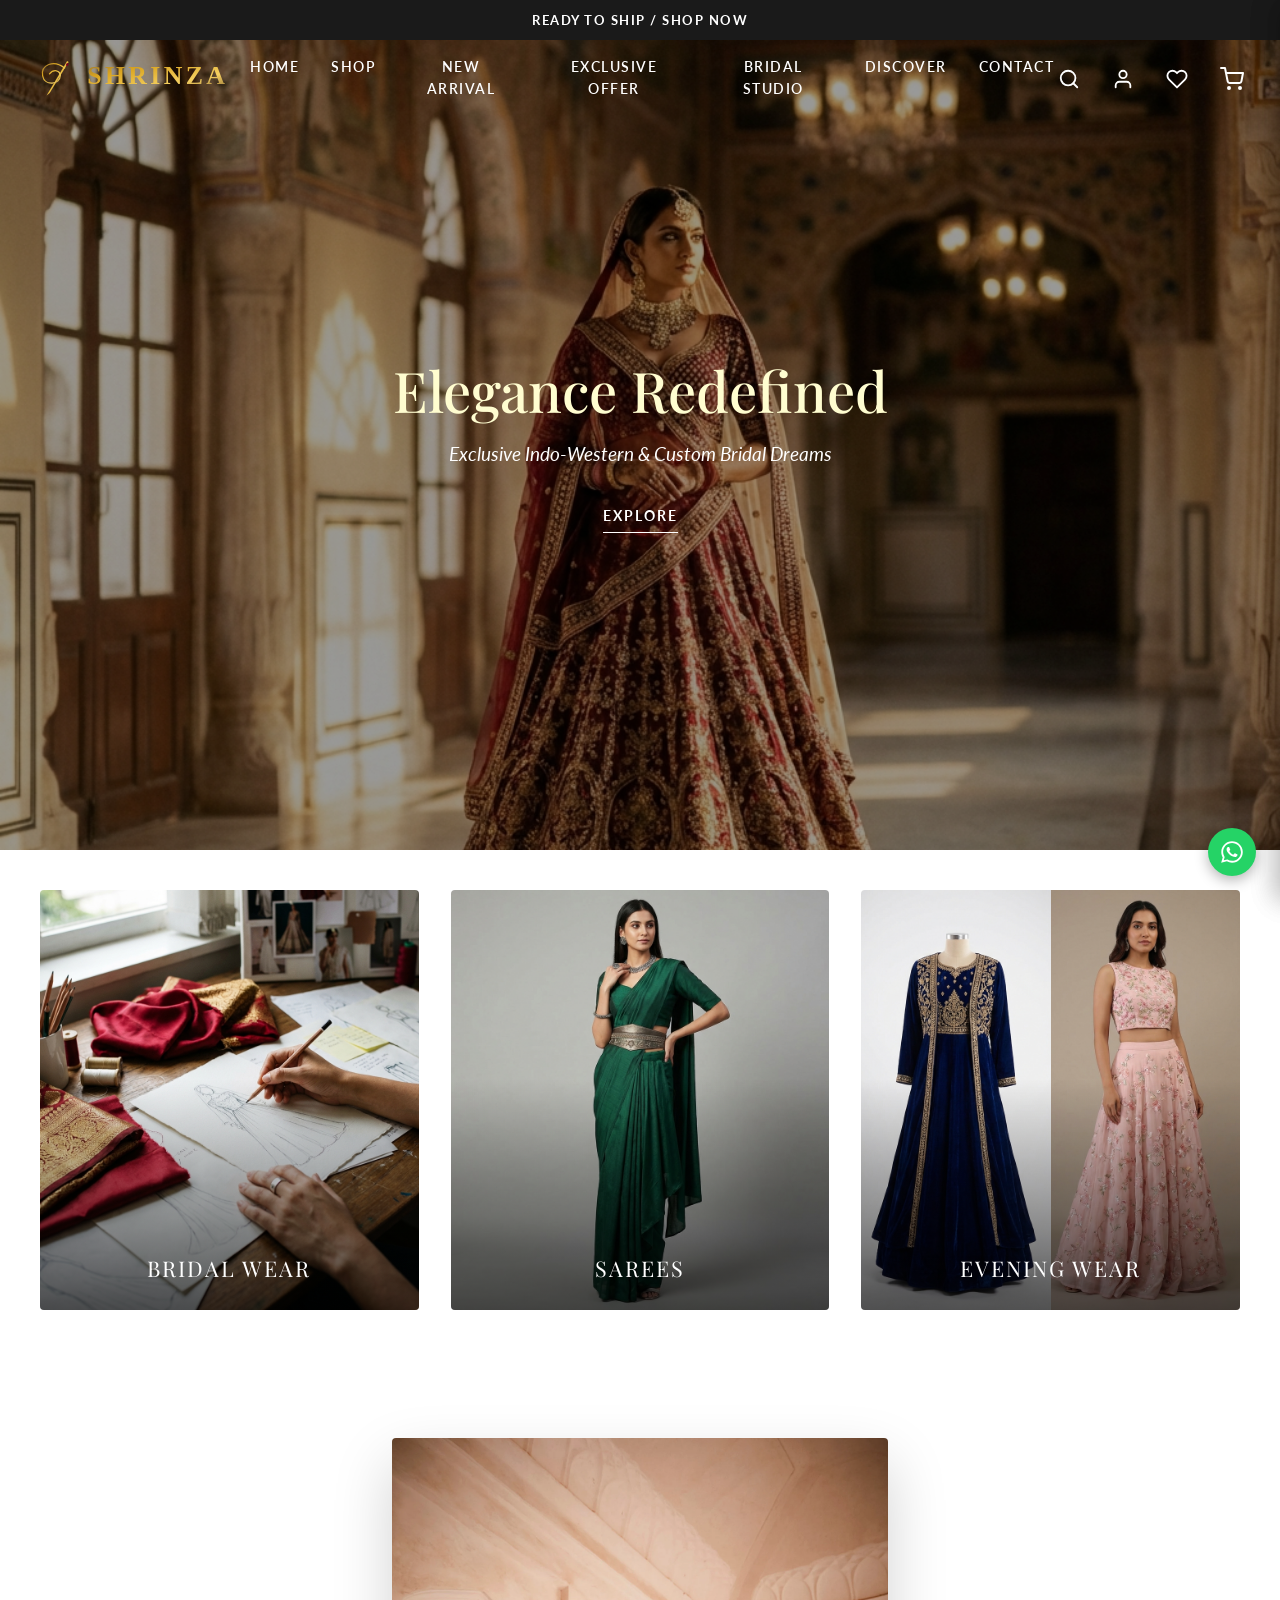
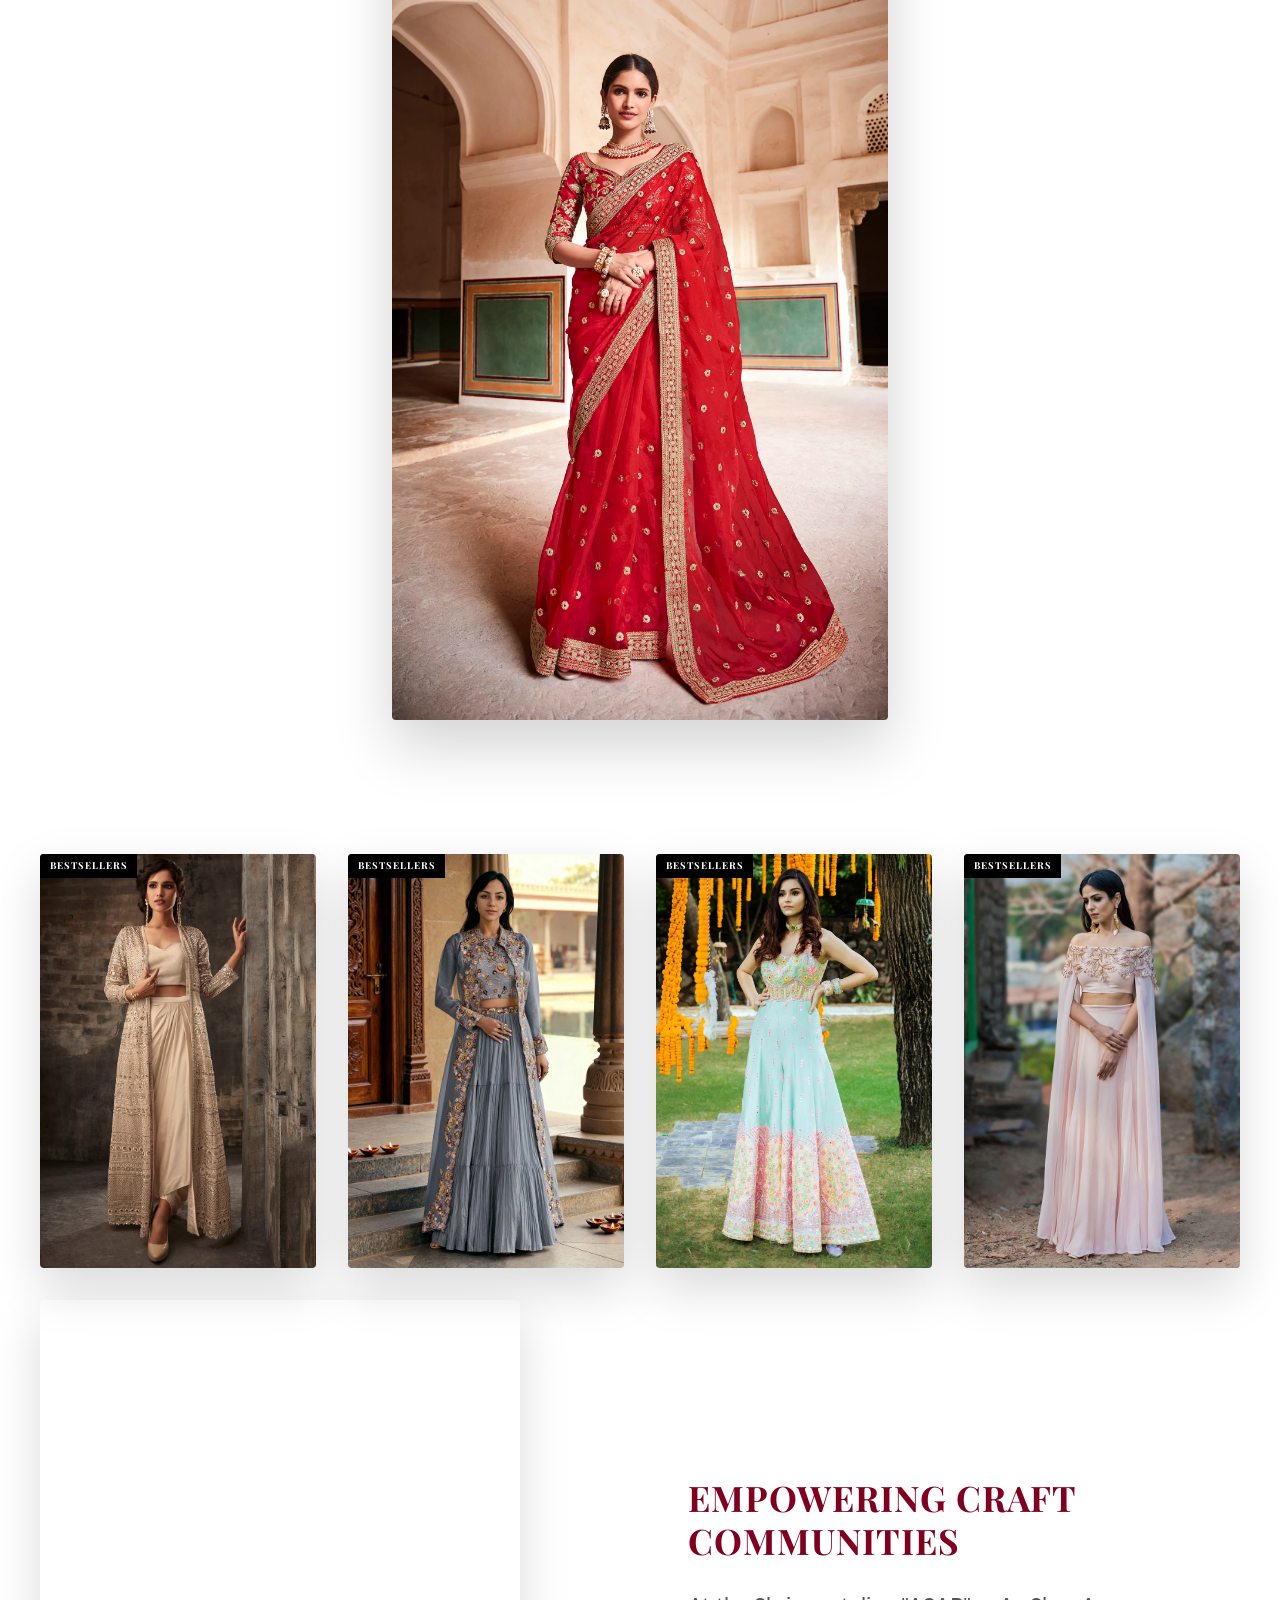
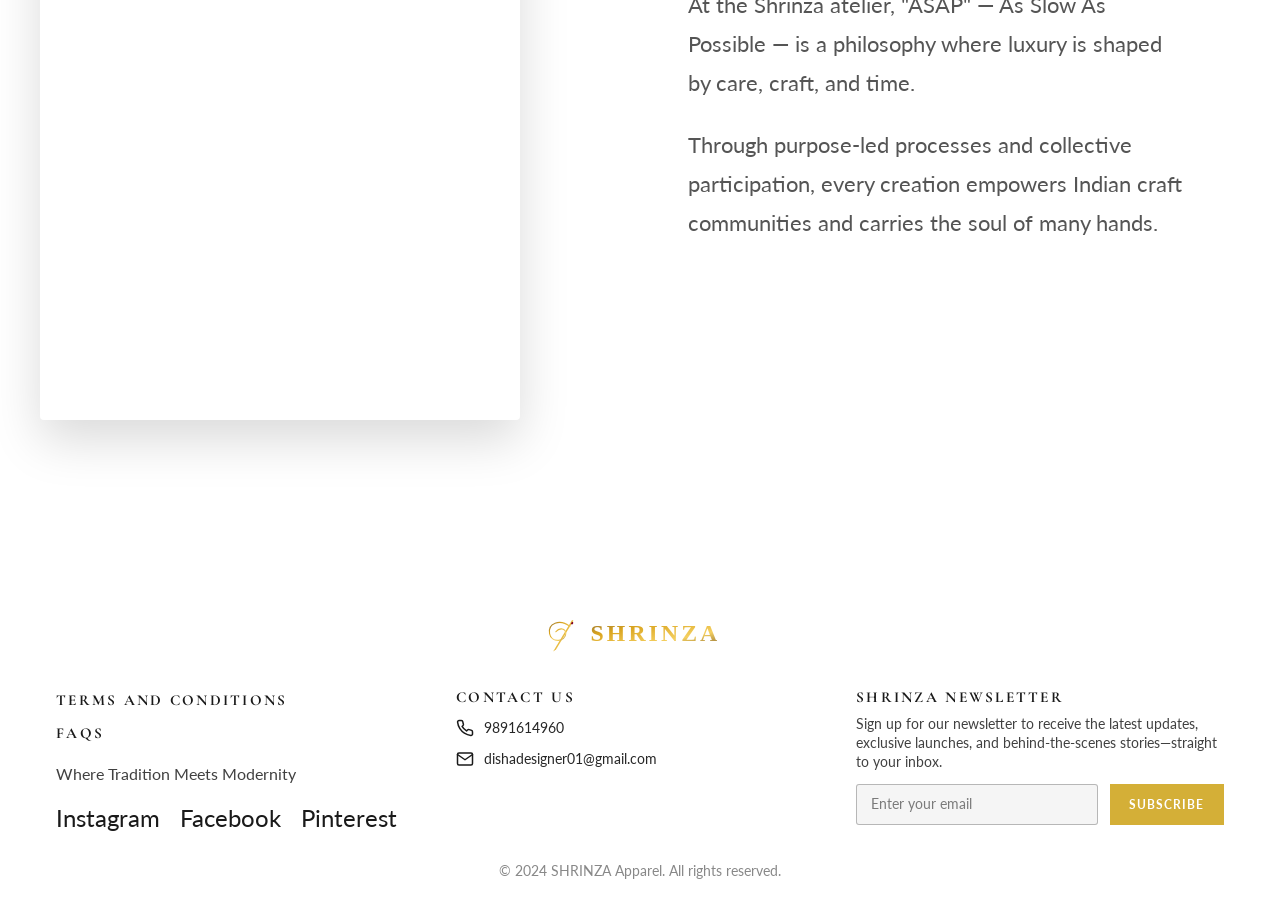
==== index.html @ d551473b "cahnge photos" ====
<!DOCTYPE html>
<html lang="en">

<head>
    <meta charset="UTF-8">
    <meta name="viewport" content="width=device-width, initial-scale=1.0">
    <title>SHRINZA | Premium Indo-Western & Bridal Apparel</title>
    <meta name="description"
        content="SHRINZA offers exclusive Indo-Western wear and custom bridal fashion. Discover elegance and tradition woven together.">
    <link rel="stylesheet" href="styles/style.css">
</head>

<body>
    <!-- Opening Flash Screen -->
    <div id="splash-screen" class="splash-screen" role="status" aria-label="Loading SHRINZA">
        <div class="splash-content">
            <div id="splash-logo-holder" class="splash-logo" aria-hidden="true">
                <svg class="splash-logo-svg" viewBox="43 0 522 150" role="img" aria-label="SHRINZA Logo">
                    <defs>
                        <linearGradient id="logoGoldSplash" x1="0%" y1="0%" x2="100%" y2="100%">
                            <stop offset="0%" stop-color="#8E6E34" />
                            <stop offset="30%" stop-color="#DAA520" />
                            <stop offset="70%" stop-color="#F5D061" />
                            <stop offset="100%" stop-color="#8E6E34" />
                        </linearGradient>
                    </defs>
                    <g class="splash-logo-needle-group">
                        <g transform="translate(28 15) scale(2.35)">
                            <path d="M42 7 L21 42 L24.2 39.7 L43.5 7.8 Z" fill="url(#logoGoldSplash)" />
                            <ellipse cx="42.1" cy="10.5" rx="1.1" ry="1.5" fill="#800020"
                                transform="rotate(31 42.1 10.5)" />
                            <path d="M39.5 14 C28 5,15 11,17 22 C19 33,35 31,35 22 C35 16,28 15,24 20" fill="none"
                                stroke="url(#logoGoldSplash)" stroke-width="1.25" stroke-linecap="round" />
                        </g>
                    </g>
                    <g class="splash-logo-text-group">
                        <text x="175" y="86" fill="url(#logoGoldSplash)" font-family="Georgia, 'Times New Roman', serif"
                            font-size="62" font-weight="600" letter-spacing="8">SHRINZA</text>
                        <path d="M182 105 L545 105" stroke="url(#logoGoldSplash)" stroke-width="1.3"
                            stroke-linecap="round" opacity="0.75" />
                    </g>
                </svg>
            </div>
            <span class="splash-line"></span>
        </div>
    </div>

    <!-- Announcement Bar -->
    <div class="announcement-bar">Ready to Ship / Shop Now</div>

    <!-- Hero Section -->
    <header id="hero" class="hero" style="background-image: url('assets/hero-bg.png');">
        <!-- Navbar (overlaid transparent on the hero image) -->
        <nav class="navbar">
            <div class="navbar-top">
            <div class="logo-wrapper">
                <div id="navbar-logo-svg-holder">
                    <svg class="logo-symbol" viewBox="43 0 522 150" aria-label="SHRINZA Logo">
                        <defs>
                            <linearGradient id="logoGoldNav" x1="0%" y1="0%" x2="100%" y2="100%">
                                <stop offset="0%" stop-color="#8E6E34" />
                                <stop offset="30%" stop-color="#DAA520" />
                                <stop offset="70%" stop-color="#F5D061" />
                                <stop offset="100%" stop-color="#8E6E34" />
                            </linearGradient>
                        </defs>
                        <g transform="translate(28 15) scale(2.35)">
                            <path d="M42 7 L21 42 L24.2 39.7 L43.5 7.8 Z" fill="url(#logoGoldNav)" />
                            <ellipse cx="42.1" cy="10.5" rx="1.1" ry="1.5" fill="#800020"
                                transform="rotate(31 42.1 10.5)" />
                            <path d="M39.5 14 C28 5,15 11,17 22 C19 33,35 31,35 22 C35 16,28 15,24 20" fill="none"
                                stroke="url(#logoGoldNav)" stroke-width="1.25" stroke-linecap="round" />
                        </g>
                        <text x="175" y="86" fill="url(#logoGoldNav)" font-family="Georgia, 'Times New Roman', serif"
                            font-size="62" font-weight="600" letter-spacing="8">SHRINZA</text>
                        <path d="M182 105 L545 105" stroke="url(#logoGoldNav)" stroke-width="1.3" stroke-linecap="round"
                            opacity="0.75" />
                    </svg>
                </div>
            </div>
            <div class="nav-links">
                <a href="#hero">Home</a>
                <a href="#featured">SHOP</a>
                <a href="#featured">New Arrival</a>
                <a href="#featured">Exclusive Offer</a>
                <a href="bridal-studio.html">Bridal Studio</a>
                <a href="discover.html">Discover</a>
                <a href="#footer">Contact</a>
            </div>
            <div class="nav-actions" style="display: flex; align-items: center; gap: 1.5rem;">
                <button id="search-toggle-btn" class="nav-icon-btn" aria-label="Search">
                    <svg viewBox="0 0 24 24" width="22" height="22" fill="none" stroke="currentColor" stroke-width="2"
                        stroke-linecap="round" stroke-linejoin="round">
                        <circle cx="11" cy="11" r="8"></circle>
                        <line x1="21" y1="21" x2="16.65" y2="16.65"></line>
                    </svg>
                </button>
                <div class="account-menu">
                    <button id="account-toggle-btn" class="nav-icon-btn" aria-label="Account">
                        <svg viewBox="0 0 24 24" width="22" height="22" fill="none" stroke="currentColor" stroke-width="2"
                            stroke-linecap="round" stroke-linejoin="round">
                            <path d="M20 21v-2a4 4 0 0 0-4-4H8a4 4 0 0 0-4 4v2"></path>
                            <circle cx="12" cy="7" r="4"></circle>
                        </svg>
                    </button>
                    <div id="account-panel" class="account-panel">
                        <div id="account-panel-guest" class="account-panel-content">
                            <p>Sign in to track your orders.</p>
                            <button id="account-open-auth-btn" class="btn btn-primary btn-block">Login / Sign Up</button>
                        </div>
                        <div id="account-panel-user" class="account-panel-content hidden">
                            <p class="account-panel-name" id="account-customer-name">—</p>
                            <p class="account-panel-id">Customer ID<br><strong id="account-customer-id">—</strong></p>
                            <p class="account-panel-mobile" id="account-customer-mobile">—</p>
                            <a href="orders.html" class="btn btn-primary btn-block account-panel-orders-link">My
                                Orders</a>
                            <button id="account-logout-btn" class="btn btn-outline btn-block">Logout</button>
                        </div>
                    </div>
                </div>
                <button id="favorites-toggle-btn" class="nav-icon-btn" aria-label="Open Favorites">
                    <svg viewBox="0 0 24 24" width="22" height="22" fill="none" stroke="currentColor" stroke-width="2"
                        stroke-linecap="round" stroke-linejoin="round">
                        <path
                            d="M20.84 4.61a5.5 5.5 0 0 0-7.78 0L12 5.67l-1.06-1.06a5.5 5.5 0 0 0-7.78 7.78l1.06 1.06L12 21.23l7.78-7.78 1.06-1.06a5.5 5.5 0 0 0 0-7.78z">
                        </path>
                    </svg>
                    <span id="favorites-badge" class="cart-badge">0</span>
                </button>
                <button id="cart-toggle-btn" class="nav-icon-btn" aria-label="Open Cart">
                    <svg viewBox="0 0 24 24" width="24" height="24" fill="none" stroke="currentColor" stroke-width="2"
                        stroke-linecap="round" stroke-linejoin="round">
                        <circle cx="9" cy="21" r="1"></circle>
                        <circle cx="20" cy="21" r="1"></circle>
                        <path d="M1 1h4l2.68 13.39a2 2 0 0 0 2 1.61h9.72a2 2 0 0 0 2-1.61L23 6H6"></path>
                    </svg>
                    <span id="cart-badge" class="cart-badge">0</span>
                </button>
            </div>
            </div>
        </nav>
        <div class="hero-overlay"></div>
        <a href="https://wa.me/919891614960" class="hero-whatsapp-link" target="_blank" rel="noopener"
            aria-label="Chat with us on WhatsApp">
            <svg viewBox="0 0 24 24" width="26" height="26" fill="currentColor">
                <path
                    d="M12.04 2C6.58 2 2.13 6.45 2.13 11.91c0 1.75.46 3.48 1.32 4.99L2 22l5.25-1.38a9.9 9.9 0 0 0 4.79 1.22h.01c5.46 0 9.91-4.45 9.91-9.91C21.96 6.45 17.5 2 12.04 2zm0 18.15h-.01a8.2 8.2 0 0 1-4.19-1.15l-.3-.18-3.12.82.83-3.04-.19-.31a8.2 8.2 0 0 1-1.26-4.38c0-4.54 3.7-8.24 8.25-8.24 2.2 0 4.27.86 5.83 2.42a8.18 8.18 0 0 1 2.41 5.83c0 4.55-3.7 8.24-8.25 8.24zm4.52-6.16c-.25-.12-1.47-.72-1.7-.81-.23-.08-.39-.12-.56.12-.17.25-.64.81-.78.97-.15.17-.29.19-.54.06-.25-.12-1.04-.38-1.99-1.22-.74-.66-1.23-1.46-1.38-1.71-.15-.25-.02-.38.11-.51.11-.11.25-.29.37-.43.12-.15.16-.25.25-.42.08-.17.04-.31-.02-.43-.06-.12-.56-1.34-.76-1.84-.2-.48-.4-.42-.56-.42h-.48c-.17 0-.43.06-.66.31-.23.25-.86.84-.86 2.05 0 1.21.88 2.38 1 2.55.12.17 1.74 2.65 4.21 3.72.59.25 1.05.4 1.41.51.59.19 1.13.16 1.56.1.48-.07 1.47-.6 1.68-1.18.21-.58.21-1.08.15-1.18-.06-.1-.23-.16-.48-.28z">
                </path>
            </svg>
        </a>
        <div class="hero-content">
            <h1>Elegance Redefined</h1>
            <p>Exclusive Indo-Western & Custom Bridal Dreams</p>
            <div style="margin-top: 2rem;">
                <a href="#featured" class="cta-text-link cta-text-link-light">Explore</a>
            </div>
        </div>
    </header>

    <!-- Shop by Category -->
    <section id="categories" class="section container">
        <div class="category-grid">
            <a href="category-bridal.html" class="category-card">
                <img src="assets/bridal-specialty.png" alt="Bridal Wear" class="category-image">
                <div class="category-overlay">
                    <h3>Bridal Wear</h3>
                </div>
            </a>
            <a href="category-sarees.html" class="category-card">
                <img src="assets/product3.png" alt="Sarees" class="category-image">
                <div class="category-overlay">
                    <h3>Sarees</h3>
                </div>
            </a>
            <a href="category-evening.html" class="category-card">
                <div class="category-split-images">
                    <img src="assets/product1.png" alt="Royal Velvet Gown" class="category-image">
                    <img src="assets/product2.png" alt="Floral Crop Set" class="category-image">
                </div>
                <div class="category-overlay">
                    <h3>Evening Wear</h3>
                </div>
            </a>
        </div>
    </section>

    <!-- Brand Feature Photo -->
    <section class="section container" style="text-align: center; padding: 0;">
        <div class="brand-video-wrapper">
            <img class="brand-video" src="assets/red-embroidered-saree.webp" alt="Red Embroidered Saree">
        </div>
    </section>

    <!-- Bestsellers -->
    <section class="section container">
        <div class="bestseller-grid">
            <div class="bestseller-card">
                <img src="assets/bestseller-jacket-dhoti.avif" alt="Beige Indo-Western Jacket-Style Dhoti Set"
                    class="bestseller-image">
                <span class="bestseller-badge">Bestsellers</span>
                <button class="bestseller-quickview" type="button">Quick View</button>
            </div>
            <div class="bestseller-card">
                <img src="assets/bestseller-grey-embroidered-jacket-lehenga.webp" alt="Grey Embroidered Jacket Lehenga Set"
                    class="bestseller-image bestseller-crop">
                <span class="bestseller-badge">Bestsellers</span>
                <button class="bestseller-quickview" type="button">Quick View</button>
            </div>
            <div class="bestseller-card">
                <img src="assets/bestseller-mint-floral-gown.jpeg" alt="Mint Floral Embroidered Gown"
                    class="bestseller-image">
                <span class="bestseller-badge">Bestsellers</span>
                <button class="bestseller-quickview" type="button">Quick View</button>
            </div>
            <div class="bestseller-card">
                <img src="assets/bestseller-pink-cape-set.jpg" alt="Pink Cape Sleeve Crop Top &amp; Skirt Set"
                    class="bestseller-image">
                <span class="bestseller-badge">Bestsellers</span>
                <button class="bestseller-quickview" type="button">Quick View</button>
            </div>
            <div class="bestseller-card bestseller-feature-card">
                <video class="bestseller-image bestseller-crop" src="assets/bestseller-atelier-craftsmanship.mp4"
                    autoplay muted loop playsinline preload="auto"></video>
            </div>
            <div class="bestseller-craft-note">
                <h3>Empowering Craft Communities</h3>
                <p>At the Shrinza atelier, "ASAP" &mdash; As Slow As Possible &mdash; is a philosophy where luxury is
                    shaped by care, craft, and time.</p>
                <p>Through purpose-led processes and collective participation, every creation empowers Indian craft
                    communities and carries the soul of many hands.</p>
            </div>
        </div>
    </section>

    <!-- Featured Collection -->
    <section id="featured" class="section container">
        <div class="collection-grid">
        </div>
    </section>

    <!-- Marketing / Footer -->
    <footer id="footer">
        <div class="footer-logo-center">
            <div class="logo-wrapper logo-footer">
                <div id="footer-logo-svg-holder">
                    <svg class="logo-symbol" viewBox="43 0 522 150" aria-label="SHRINZA Logo">
                        <defs>
                            <linearGradient id="logoGoldFooter" x1="0%" y1="0%" x2="100%" y2="100%">
                                <stop offset="0%" stop-color="#8E6E34" />
                                <stop offset="30%" stop-color="#DAA520" />
                                <stop offset="70%" stop-color="#F5D061" />
                                <stop offset="100%" stop-color="#8E6E34" />
                            </linearGradient>
                        </defs>
                        <g transform="translate(28 15) scale(2.35)">
                            <path d="M42 7 L21 42 L24.2 39.7 L43.5 7.8 Z" fill="url(#logoGoldFooter)" />
                            <ellipse cx="42.1" cy="10.5" rx="1.1" ry="1.5" fill="#800020"
                                transform="rotate(31 42.1 10.5)" />
                            <path d="M39.5 14 C28 5,15 11,17 22 C19 33,35 31,35 22 C35 16,28 15,24 20" fill="none"
                                stroke="url(#logoGoldFooter)" stroke-width="1.25" stroke-linecap="round" />
                        </g>
                        <text x="175" y="86" fill="url(#logoGoldFooter)"
                            font-family="Georgia, 'Times New Roman', serif" font-size="62" font-weight="600"
                            letter-spacing="8">SHRINZA</text>
                        <path d="M182 105 L545 105" stroke="url(#logoGoldFooter)" stroke-width="1.3"
                            stroke-linecap="round" opacity="0.75" />
                    </svg>
                </div>
            </div>
        </div>

        <div class="container footer-grid">
            <div class="footer-brand">
                <div class="footer-legal-links">
                    <a href="#">Terms and Conditions</a>
                    <a href="#">FAQs</a>
                </div>
                <p class="footer-tagline">Where Tradition Meets Modernity</p>

                <div class="social-links">
                    <a href="#">Instagram</a>
                    <a href="#">Facebook</a>
                    <a href="#">Pinterest</a>
                </div>
            </div>

            <div class="footer-contact">
                <h4>Contact Us</h4>
                <a href="tel:+919891614960" class="footer-contact-item">
                    <svg viewBox="0 0 24 24" width="18" height="18" fill="none" stroke="currentColor"
                        stroke-width="2" stroke-linecap="round" stroke-linejoin="round">
                        <path
                            d="M22 16.92v3a2 2 0 0 1-2.18 2 19.79 19.79 0 0 1-8.63-3.07 19.5 19.5 0 0 1-6-6 19.79 19.79 0 0 1-3.07-8.67A2 2 0 0 1 4.11 2h3a2 2 0 0 1 2 1.72c.127.96.361 1.903.7 2.81a2 2 0 0 1-.45 2.11L8.09 9.91a16 16 0 0 0 6 6l1.27-1.27a2 2 0 0 1 2.11-.45c.907.339 1.85.573 2.81.7A2 2 0 0 1 22 16.92z">
                        </path>
                    </svg>
                    <span>9891614960</span>
                </a>
                <a href="mailto:dishadesigner01@gmail.com" class="footer-contact-item">
                    <svg viewBox="0 0 24 24" width="18" height="18" fill="none" stroke="currentColor"
                        stroke-width="2" stroke-linecap="round" stroke-linejoin="round">
                        <path d="M4 4h16c1.1 0 2 .9 2 2v12c0 1.1-.9 2-2 2H4c-1.1 0-2-.9-2-2V6c0-1.1.9-2 2-2z"></path>
                        <polyline points="22,6 12,13 2,6"></polyline>
                    </svg>
                    <span>dishadesigner01@gmail.com</span>
                </a>
            </div>

            <div class="footer-newsletter">
                <h4>Shrinza Newsletter</h4>
                <p>Sign up for our newsletter to receive the latest updates, exclusive launches, and
                    behind-the-scenes stories—straight to your inbox.</p>
                <form id="splash-newsletter-form" class="footer-newsletter-form">
                    <input type="email" id="splash-newsletter-email" placeholder="Enter your email" required>
                    <button type="submit" class="btn btn-gold">Subscribe</button>
                </form>
                <p id="splash-newsletter-success" class="footer-newsletter-success hidden">Thank you for
                    subscribing!</p>
            </div>
        </div>

        <p class="footer-copyright">&copy; 2024 SHRINZA Apparel. All rights reserved.</p>
    </footer>

    <!-- Shopping Cart Drawer -->
    <div id="cart-drawer" class="cart-drawer">
        <div class="cart-drawer-header">
            <h3>Your Shopping Bag</h3>
            <button id="cart-close-btn" class="close-btn" aria-label="Close Cart">&times;</button>
        </div>
        <div id="cart-items-container" class="cart-items-container">
            <!-- Dynamic Cart Items -->
            <div class="cart-empty-message">Your shopping bag is currently empty.</div>
        </div>
        <div id="cart-summary" class="cart-summary hidden">
            <div class="summary-row">
                <span>Subtotal</span>
                <span id="cart-subtotal">₹0</span>
            </div>
            <p class="summary-tax-note">Shipping and taxes calculated at checkout.</p>
            <button id="checkout-btn" class="btn btn-primary btn-block">Proceed to Checkout</button>
        </div>
    </div>
    <div id="cart-overlay" class="drawer-overlay"></div>

    <!-- Favorites Drawer -->
    <div id="favorites-drawer" class="cart-drawer">
        <div class="cart-drawer-header">
            <h3>Your Favorites</h3>
            <button id="favorites-close-btn" class="close-btn" aria-label="Close Favorites">&times;</button>
        </div>
        <div id="favorites-items-container" class="cart-items-container">
            <!-- Dynamic Favorites Items -->
            <div class="cart-empty-message">You haven't saved any favorites yet.</div>
        </div>
    </div>
    <div id="favorites-overlay" class="drawer-overlay"></div>

    <!-- Product Quick View Modal -->
    <div id="quick-view-modal" class="modal">
        <div class="modal-content">
            <button id="quick-view-close" class="close-btn">&times;</button>
            <div class="quick-view-details">
                <div class="quick-view-image-container">
                    <img id="qv-image" src="" alt="Product Image">
                </div>
                <div class="quick-view-info">
                    <h2 id="qv-title" class="text-burgundy">Product Title</h2>
                    <p id="qv-price" class="product-price">₹0</p>
                    <div class="divider"></div>
                    <p id="qv-description" style="color: #666; margin-bottom: 1.5rem;">Luxury detail, custom woven
                        fabric with intricate detailing, designed specifically for your premium styling needs.</p>
                    <div class="qv-options">
                        <label for="qv-size">Select Size:</label>
                        <select id="qv-size" class="qv-select">
                            <option value="S">Small (S)</option>
                            <option value="M" selected>Medium (M)</option>
                            <option value="L">Large (L)</option>
                            <option value="XL">Extra Large (XL)</option>
                        </select>
                    </div>
                    <button id="qv-add-to-cart" class="btn btn-primary" style="width: 100%; margin-top: 1.5rem;">Add to
                        Bag</button>
                </div>
            </div>
        </div>
    </div>

    <!-- Bridal Consultation Multi-Step Modal -->
    <div id="bridal-modal" class="modal">
        <div class="modal-content bridal-modal-content">
            <button id="bridal-close" class="close-btn">&times;</button>
            <div class="bridal-modal-header text-center">
                <h4 class="text-gold"
                    style="letter-spacing: 2px; text-transform: uppercase; font-size: 0.8rem; margin-bottom: 0.5rem;">
                    Bespoke Design Service</h4>
                <h2 class="text-burgundy">Bridal Consultation</h2>
                <div class="step-indicator">
                    <span class="step-dot active" data-step="1">1</span>
                    <span class="step-line"></span>
                    <span class="step-dot" data-step="2">2</span>
                    <span class="step-line"></span>
                    <span class="step-dot" data-step="3">3</span>
                </div>
            </div>

            <form id="bridal-consultation-form" class="bridal-form">
                <!-- Step 1: Event & Style Info -->
                <div class="form-step active" data-step="1">
                    <h3>Step 1: Consultation preferences</h3>
                    <div class="form-group">
                        <label for="event-type">Which occasion are you designing for?</label>
                        <select id="event-type" required>
                            <option value="" disabled selected>Select event type</option>
                            <option value="Wedding Lehenga">Wedding Lehenga</option>
                            <option value="Reception Gown">Reception Gown</option>
                            <option value="Sangeet Outfit">Sangeet / Mehendi Outfit</option>
                            <option value="Indo-Western Fusion">Indo-Western Fusion Wear</option>
                        </select>
                    </div>
                    <div class="form-group">
                        <label for="event-date">Estimated Event Date</label>
                        <input type="date" id="event-date" required>
                    </div>
                    <div class="form-actions">
                        <button type="button" class="btn btn-primary next-step">Next Step</button>
                    </div>
                </div>

                <!-- Step 2: Custom details -->
                <div class="form-step" data-step="2">
                    <h3>Step 2: Custom Preferences & Budget</h3>
                    <div class="form-group">
                        <label for="fabric-preference">Preferred Palette / Fabrics</label>
                        <input type="text" id="fabric-preference"
                            placeholder="e.g. Royal Silk Red, Velvet Burgundy, Pastel Mint fabric" required>
                    </div>
                    <div class="form-group">
                        <label for="budget-range">Estimated Budget Range</label>
                        <select id="budget-range" required>
                            <option value="" disabled selected>Select budget range</option>
                            <option value="₹25k - ₹50k">₹25,000 - ₹50,000</option>
                            <option value="₹50k - ₹1L">₹50,000 - ₹1,00,000</option>
                            <option value="₹1L+">₹1,00,000 +</option>
                        </select>
                    </div>
                    <div class="form-actions">
                        <button type="button" class="btn btn-outline prev-step"
                            style="color: var(--color-primary); border-color: rgba(128, 0, 32, 0.3);">Back</button>
                        <button type="button" class="btn btn-primary next-step">Next Step</button>
                    </div>
                </div>

                <!-- Step 3: Contact & Submit -->
                <div class="form-step" data-step="3">
                    <h3>Step 3: Contact Details</h3>
                    <div class="form-group">
                        <label for="client-name">Full Name</label>
                        <input type="text" id="client-name" placeholder="Enter name" required>
                    </div>
                    <div class="form-group">
                        <label for="client-phone">Phone Number</label>
                        <input type="tel" id="client-phone" placeholder="Enter contact number" required>
                    </div>
                    <div class="form-group">
                        <label for="client-email">Email Address</label>
                        <input type="email" id="client-email" placeholder="Enter email" required>
                    </div>
                    <div class="form-actions">
                        <button type="button" class="btn btn-outline prev-step"
                            style="color: var(--color-primary); border-color: rgba(128, 0, 32, 0.3);">Back</button>
                        <button type="submit" class="btn btn-gold">Request Booking</button>
                    </div>
                </div>
            </form>

            <div id="booking-success-message" class="booking-success hidden text-center">
                <div class="success-icon">&#10003;</div>
                <h2>Booking Request Received</h2>
                <p>Thank you <strong id="success-client-name">Name</strong>. Our designer will get in touch with you at
                    <span id="success-client-email">Email</span> within 24 hours to schedule your session.
                </p>
                <button id="booking-success-close" class="btn btn-primary" style="margin-top: 1.5rem;">Done</button>
            </div>
        </div>
    </div>

    <!-- Auth / OTP Modal -->
    <div id="auth-modal" class="modal">
        <div class="modal-content">
            <button id="auth-modal-close" class="close-btn">&times;</button>
            <div class="text-center" style="margin-bottom: 1.5rem;">
                <h4 class="text-gold"
                    style="letter-spacing: 2px; text-transform: uppercase; font-size: 0.8rem; margin-bottom: 0.5rem;">
                    SHRINZA Account</h4>
                <h2 class="text-burgundy" id="auth-modal-title">Login</h2>
            </div>

            <!-- Login: Mobile + OTP only -->
            <form id="auth-login-form" class="auth-form">
                <div class="form-group">
                    <label for="auth-login-mobile">Mobile Number</label>
                    <input type="tel" id="auth-login-mobile" placeholder="10-digit mobile number" pattern="[0-9]{10}"
                        maxlength="10" required>
                </div>
                <div class="form-actions" style="justify-content: flex-end;">
                    <button type="submit" class="btn btn-primary">Send OTP</button>
                </div>
                <p class="auth-switch">New to SHRINZA? <a href="#" id="auth-goto-signup">Sign Up</a></p>
            </form>

            <!-- Sign Up: Name, Mobile, Email, City -->
            <form id="auth-signup-form" class="auth-form hidden">
                <p id="auth-signup-notice" class="auth-otp-error hidden"></p>
                <div class="form-group">
                    <label for="auth-signup-name">Full Name</label>
                    <input type="text" id="auth-signup-name" placeholder="Enter your name" required>
                </div>
                <div class="form-group">
                    <label for="auth-signup-mobile">Mobile Number</label>
                    <input type="tel" id="auth-signup-mobile" placeholder="10-digit mobile number"
                        pattern="[0-9]{10}" maxlength="10" required>
                </div>
                <div class="form-group">
                    <label for="auth-signup-email">Email Address</label>
                    <input type="email" id="auth-signup-email" placeholder="Enter email" required>
                </div>
                <div class="form-group">
                    <label for="auth-signup-city">City</label>
                    <input type="text" id="auth-signup-city" placeholder="Enter your city" required>
                </div>
                <div class="form-actions" style="justify-content: flex-end;">
                    <button type="submit" class="btn btn-primary">Send OTP</button>
                </div>
                <p class="auth-switch">Already have an account? <a href="#" id="auth-goto-login">Login</a></p>
            </form>

            <!-- Shared OTP step -->
            <form id="auth-step-otp" class="auth-form hidden">
                <p class="auth-otp-hint">We've sent a 4-digit code to <strong id="auth-otp-mobile-display"></strong>.
                </p>
                <p id="auth-otp-demo" class="auth-otp-demo"></p>
                <div class="form-group">
                    <label for="auth-otp-input">Enter OTP</label>
                    <input type="text" id="auth-otp-input" placeholder="4-digit code" maxlength="4"
                        inputmode="numeric" required>
                </div>
                <p id="auth-otp-error" class="auth-otp-error hidden">Incorrect OTP. Please try again.</p>
                <div class="form-actions">
                    <button type="button" id="auth-change-number" class="btn btn-outline"
                        style="color: var(--color-primary); border-color: rgba(128, 0, 32, 0.3);">Back</button>
                    <button type="submit" class="btn btn-primary">Verify &amp; Continue</button>
                </div>
                <p class="auth-resend">Didn't get it? <a href="#" id="auth-resend-otp">Resend OTP</a></p>
            </form>
        </div>
    </div>

    <!-- Checkout Delivery Details Modal -->
    <div id="checkout-modal" class="modal">
        <div class="modal-content">
            <button id="checkout-modal-close" class="close-btn">&times;</button>
            <div class="text-center" style="margin-bottom: 1.5rem;">
                <h4 class="text-gold"
                    style="letter-spacing: 2px; text-transform: uppercase; font-size: 0.8rem; margin-bottom: 0.5rem;">
                    Delivery Details</h4>
                <h2 class="text-burgundy">Where should we deliver this?</h2>
            </div>
            <form id="checkout-details-form">
                <div class="form-group">
                    <label for="checkout-name">Full Name</label>
                    <input type="text" id="checkout-name" required>
                </div>
                <div class="form-group">
                    <label for="checkout-phone">Phone Number</label>
                    <input type="tel" id="checkout-phone" required>
                </div>
                <div class="form-group">
                    <label for="checkout-address">Address</label>
                    <input type="text" id="checkout-address" placeholder="House no., street, locality" required>
                </div>
                <div class="form-group" style="display: flex; gap: 1rem;">
                    <div style="flex: 1;">
                        <label for="checkout-city">City</label>
                        <input type="text" id="checkout-city" required>
                    </div>
                    <div style="flex: 1;">
                        <label for="checkout-pincode">Pincode</label>
                        <input type="text" id="checkout-pincode" pattern="[0-9]{6}" maxlength="6" required>
                    </div>
                </div>
                <div class="form-actions">
                    <button type="submit" class="btn btn-gold">Continue to Payment</button>
                </div>
            </form>
        </div>
    </div>

    <!-- Search Modal -->
    <div id="search-modal" class="modal search-modal">
        <div class="modal-content">
            <button id="search-modal-close" class="close-btn">&times;</button>
            <div class="text-center" style="margin-bottom: 1.5rem;">
                <h4 class="text-gold"
                    style="letter-spacing: 2px; text-transform: uppercase; font-size: 0.8rem; margin-bottom: 0.5rem;">
                    Search SHRINZA</h4>
                <h2 class="text-burgundy">What are you looking for?</h2>
            </div>
            <form id="search-form">
                <div class="form-group">
                    <input type="text" id="search-input" placeholder="Search for gowns, lehengas, sarees..."
                        autocomplete="off" required>
                </div>
                <div class="form-actions" style="justify-content: center;">
                    <button type="submit" class="btn btn-primary">Search</button>
                </div>
            </form>
            <div class="search-suggestions">
                <p class="search-suggestions-label">Popular Searches</p>
                <div class="search-suggestions-chips">
                    <button type="button" class="search-chip" data-query="gown">Gowns</button>
                    <button type="button" class="search-chip" data-query="lehenga">Lehengas</button>
                    <button type="button" class="search-chip" data-query="saree">Sarees</button>
                    <button type="button" class="search-chip" data-query="bridal">Bridal</button>
                </div>
            </div>
            <p id="search-no-results" class="search-no-results hidden">No products matched your search. Try
                "Gowns", "Lehengas", or "Sarees".</p>
        </div>
    </div>

    <!-- Modal Base Overlay -->
    <div id="modal-overlay" class="modal-overlay"></div>

    <script src="scripts/store.js"></script>
    <script src="scripts/main.js"></script>
</body>

</html>
---- styles/style.css ----
/* Font Imports */
@import url('https://fonts.googleapis.com/css2?family=Dancing+Script:wght@400;600;700&family=Pinyon+Script&family=Great+Vibes&family=Bodoni+Moda:ital,opsz,wght@0,6..96,400;0,6..96,500;0,6..96,600;0,6..96,700;1,6..96,400&family=Bodoni+Moda+SC:opsz,wght@6..96,400;6..96,500;6..96,700&family=Cinzel:wght@400;600;700&family=Cormorant+Garamond:ital,wght@0,300;0,400;0,500;0,600;0,700;1,400&family=Lato:ital,wght@0,300;0,400;0,700;1,400&family=Playfair+Display:ital,wght@0,400;0,600;0,700;1,400&display=swap');

:root {
    /* Color Palette */
    --color-primary: #800020;
    /* Deep Burgundy */
    --color-primary-dark: #5a0016;
    --color-accent: #D4AF37;
    /* Gold */
    --color-cream: #FFFDD0;
    --color-white: #FFFFFF;
    --color-ivory: #F5EEE2;
    /* Warm editorial canvas */
    --color-text-dark: #1A1A1A;
    --color-text-light: #F5F5F5;
    --color-grey-light: #EFE6D6;

    /* Spacing */
    --spacing-xs: 0.5rem;
    --spacing-sm: 1rem;
    --spacing-md: 2rem;
    --spacing-lg: 4rem;
    --spacing-xl: 8rem;

    /* Typography */
    --font-heading: 'Playfair Display', serif;
    --font-body: 'Lato', sans-serif;
    --font-brand: 'Cormorant Garamond', serif;

    /* Transitions */
    --transition-standard: all 0.3s ease;
}

* {
    margin: 0;
    padding: 0;
    box-sizing: border-box;
}

body {
    font-family: var(--font-body);
    color: var(--color-text-dark);
    line-height: 1.6;
    background-color: var(--color-white);
    overflow-x: hidden;
}

h1,
h2,
h3,
h4,
h5,
h6 {
    font-family: var(--font-heading);
    font-weight: 500;
    color: var(--color-text-dark);
    line-height: 1.2;
}

a {
    text-decoration: none;
    color: inherit;
    transition: var(--transition-standard);
}

ul {
    list-style: none;
}

img {
    max-width: 100%;
    display: block;
}

/* --- Layout Utilities --- */
.container {
    max-width: 1200px;
    margin: 0 auto;
    padding: 0 var(--spacing-sm);
}

.section {
    padding: var(--spacing-xl) 0;
}

.text-center {
    text-align: center;
}

.text-gold {
    color: var(--color-accent);
}

.text-burgundy {
    color: var(--color-primary);
}

/* --- Components --- */
.btn {
    display: inline-block;
    padding: 0.75rem 2rem;
    font-family: var(--font-body);
    font-weight: 700;
    text-transform: uppercase;
    letter-spacing: 1px;
    border: 2px solid transparent;
    cursor: pointer;
    transition: var(--transition-standard);
}

.btn-primary {
    background-color: var(--color-primary);
    color: var(--color-white);
    border-color: var(--color-primary);
}

.btn-primary:hover {
    background-color: transparent;
    color: var(--color-primary);
}

.btn-outline {
    background-color: transparent;
    color: var(--color-white);
    border-color: var(--color-white);
}

.btn-outline:hover {
    background-color: var(--color-white);
    color: var(--color-text-dark);
}

.btn-gold {
    background-color: var(--color-accent);
    color: var(--color-white);
}

.btn-gold:hover {
    background-color: #bfa13f;
}

/* Plain underlined text link (no filled box) used for the hero and Discover CTAs */
.cta-text-link {
    display: inline-block;
    font-family: var(--font-body);
    font-weight: 700;
    font-size: 0.85rem;
    text-transform: uppercase;
    letter-spacing: 2px;
    color: var(--color-primary);
    border-bottom: 1px solid currentColor;
    padding-bottom: 0.3rem;
    transition: var(--transition-standard);
}

.cta-text-link:hover {
    color: var(--color-primary-dark);
}

.cta-text-link-light {
    color: var(--color-white);
}

.cta-text-link-light:hover {
    color: var(--color-cream);
}

/* --- Announcement Bar --- */
.announcement-bar {
    background-color: var(--color-text-dark);
    color: var(--color-white);
    text-align: center;
    padding: 0.6rem 1rem;
    font-family: var(--font-body);
    font-size: 0.8rem;
    font-weight: 700;
    letter-spacing: 1.5px;
    text-transform: uppercase;
}

/* --- Navigation --- */
.navbar {
    display: flex;
    flex-direction: column;
    padding: 0.5rem var(--spacing-md);
    background-color: transparent;
    position: sticky;
    top: 0;
    z-index: 1000;
    box-shadow: 0 2px 10px rgba(0, 0, 0, 0.05);
}

.hero .navbar {
    position: absolute;
    top: 0;
    left: 0;
    width: 100%;
    z-index: 20;
    box-shadow: none;
}

.navbar-top {
    display: grid;
    grid-template-columns: auto 1fr auto;
    align-items: center;
    width: 100%;
}

.navbar-top .nav-actions {
    grid-column: 3;
    justify-self: end;
}

.navbar-top .logo-wrapper {
    grid-column: 1;
    justify-self: start;
}

.navbar-top .nav-links {
    grid-column: 2;
    justify-self: center;
    margin-top: 0;
}

/* --- Logo Wrapper & Styling --- */
.logo-wrapper {
    display: flex;
    flex-direction: column;
    align-items: flex-start;
    gap: 0.1rem;
    text-decoration: none;
    cursor: pointer;
}

.logo-symbol {
    display: block;
    transition: transform 0.5s cubic-bezier(0.25, 1, 0.5, 1);
}

.logo-wrapper:hover .logo-symbol {
    transform: scale(1.02);
}

.logo-thread {
    stroke-dasharray: 120;
    stroke-dashoffset: 0;
    transition: stroke-dashoffset 0.8s ease-in-out;
}

.logo-wrapper:hover .logo-thread {
    stroke-dashoffset: -35;
}

.logo-letter {
    transition: stroke-width 0.3s ease;
}

.logo-wrapper:hover .logo-letter {
    stroke-width: 3.2px;
}

.logo-text {
    display: flex;
    flex-direction: column;
    line-height: 1;
    width: 100%;
}

.logo-tagline {
    font-family: var(--font-brand);
    font-size: 0.68rem;
    font-weight: 800;
    -webkit-text-stroke: 0.15px currentColor;
    text-shadow: 0 0 0.2px currentColor;
    font-variant: small-caps;
    letter-spacing: 0.28em;
    text-transform: none;
    color: var(--color-primary);
    margin: 0.2rem 0 0 0.12rem;
    line-height: 0.9;
    opacity: 0.95;
}

/* --- Opening Flash Screen --- */
.splash-screen {
    position: fixed;
    inset: 0;
    z-index: 2000;
    display: grid;
    place-items: center;
    background: radial-gradient(circle at center, #95032d 0%, var(--color-primary) 48%, #4d0013 100%);
    transition: opacity 0.65s ease, visibility 0.65s ease;
}

.splash-screen.is-hidden {
    opacity: 0;
    visibility: hidden;
}

.splash-content {
    display: flex;
    flex-direction: column;
    align-items: center;
    gap: 1.15rem;
    animation: splash-reveal 0.8s ease-out both;
}

.splash-logo {
    width: clamp(360px, 48vw, 760px);
    height: auto;
    aspect-ratio: 522 / 150;
}

.splash-logo-svg {
    width: 100%;
    height: 100%;
    display: block;
}

/* Needle appears first, centered on screen... */
.splash-logo-needle-group {
    opacity: 0;
    transform: translateX(207px) scale(0.85);
    transform-origin: 50% 50%;
    animation: splash-needle-reveal 1.5s ease-out 0.2s forwards;
}

/* ...then the SHRINZA wordmark transitions in as the needle shifts left to make room */
.splash-logo-text-group {
    opacity: 0;
    animation: splash-text-reveal 0.7s ease-out 1s forwards;
}

@keyframes splash-needle-reveal {
    0% {
        opacity: 0;
        transform: translateX(207px) scale(0.85);
    }

    53% {
        opacity: 1;
        transform: translateX(207px) scale(1);
    }

    100% {
        opacity: 1;
        transform: translateX(0) scale(1);
    }
}

@keyframes splash-text-reveal {
    from {
        opacity: 0;
        transform: translateX(-6px);
    }

    to {
        opacity: 1;
        transform: translateX(0);
    }
}

.splash-content p {
    color: var(--color-cream);
    font-family: var(--font-brand);
    font-size: clamp(1.4rem, 3.6vw, 2.4rem);
    font-weight: 700;
    font-variant: small-caps;
    letter-spacing: 0.38em;
    margin-left: 0.38em;
}

.splash-line {
    width: 112px;
    height: 1px;
    background: linear-gradient(90deg, transparent, var(--color-accent), transparent);
}

@keyframes splash-reveal {
    from {
        opacity: 0;
        transform: translateY(12px) scale(0.97);
    }

    to {
        opacity: 1;
        transform: translateY(0) scale(1);
    }
}

/* Footer Logo adjustments */
.logo-footer {
    align-items: flex-start;
    margin-bottom: 1.5rem;
}

.logo-footer .logo-tagline {
    color: var(--color-accent);
    text-align: left;
    margin-left: 0;
}

.logo-footer .logo-tagline {
    font-size: 0.76rem;
    color: var(--color-accent);
}

.nav-links {
    display: flex;
    justify-content: center;
    gap: var(--spacing-md);
    margin-top: 0.35rem;
}

.nav-links a {
    font-weight: 600;
    font-size: 0.85rem;
    letter-spacing: 1.5px;
    text-transform: uppercase;
    color: var(--color-white);
}

.nav-links a:hover,
.nav-links a.active-link {
    color: var(--color-cream);
}

.nav-actions {
    display: flex;
    align-items: center;
    gap: 1.5rem;
}

/* --- Hero Section --- */
.hero {
    height: 90vh;
    background-position: center;
    background-size: cover;
    background-repeat: no-repeat;
    display: flex;
    align-items: center;
    justify-content: center;
    text-align: center;
    color: var(--color-white);
    position: relative;
    background-color: #222;
    /* Fallback */
}

.hero-overlay {
    position: absolute;
    top: 0;
    left: 0;
    width: 100%;
    height: 100%;
    background: rgba(0, 0, 0, 0.4);
}

.hero-whatsapp-link {
    position: fixed;
    bottom: 1.5rem;
    right: 1.5rem;
    z-index: 900;
    width: 48px;
    height: 48px;
    border-radius: 50%;
    background-color: #25D366;
    color: var(--color-white);
    display: flex;
    align-items: center;
    justify-content: center;
    box-shadow: 0 4px 14px rgba(0, 0, 0, 0.3);
    transition: var(--transition-standard);
}

.hero-whatsapp-link:hover {
    transform: scale(1.08);
    box-shadow: 0 6px 18px rgba(0, 0, 0, 0.35);
}

.hero-content {
    position: relative;
    z-index: 1;
    max-width: 800px;
    padding: var(--spacing-sm);
    animation: fadeIn 1.5s ease-out;
}

.hero h1 {
    font-size: 3.5rem;
    margin-bottom: var(--spacing-sm);
    color: var(--color-cream);
}

.hero p {
    font-size: 1.2rem;
    margin-bottom: var(--spacing-md);
    font-style: italic;
}

/* --- Shop by Category --- */
#categories.section {
    padding-top: 0.5rem;
}

#featured.section {
    padding: 0;
}

/* --- Brand Video --- */
.brand-video-wrapper {
    display: inline-block;
    position: relative;
    line-height: 0;
}

.brand-video {
    height: 98vh;
    max-height: 1200px;
    width: auto;
    max-width: 100%;
    aspect-ratio: 9 / 16;
    object-fit: cover;
    border-radius: 4px;
    box-shadow: 0 25px 60px rgba(0, 0, 0, 0.18);
    background-color: #000;
}

@media (max-width: 600px) {
    .brand-video {
        height: auto;
        width: 100%;
    }
}

/* --- Bestsellers --- */
.bestseller-grid {
    display: grid;
    grid-template-columns: repeat(auto-fit, minmax(260px, 1fr));
    gap: var(--spacing-md);
}

.bestseller-card {
    position: relative;
    max-width: 300px;
    margin: 0;
    border-radius: 4px;
    overflow: hidden;
    box-shadow: 0 20px 50px rgba(0, 0, 0, 0.15);
}

.bestseller-image {
    width: 100%;
    height: auto;
    display: block;
}

.bestseller-image.bestseller-crop {
    height: auto;
    aspect-ratio: 2 / 3;
    object-fit: cover;
    object-position: center;
}

.bestseller-feature-card {
    max-width: 480px;
    grid-column: span 2;
}

.bestseller-craft-note {
    display: flex;
    flex-direction: column;
    justify-content: center;
    max-width: 560px;
    grid-column: span 2;
    padding: var(--spacing-md);
}

.bestseller-craft-note h3 {
    color: var(--color-primary);
    text-transform: uppercase;
    font-size: 2.2rem;
    font-weight: 700;
    letter-spacing: 1px;
    margin-bottom: 1.5rem;
}

.bestseller-craft-note p {
    color: #555;
    font-size: 1.35rem;
    line-height: 1.8;
    margin-bottom: 1.5rem;
}

@media (max-width: 700px) {
    .bestseller-feature-card,
    .bestseller-craft-note {
        grid-column: span 1;
    }
}

.bestseller-craft-note p:last-child {
    margin-bottom: 0;
}

.bestseller-badge {
    position: absolute;
    top: 0;
    left: 0;
    background-color: #000;
    padding: 0.25rem 0.6rem;
    color: var(--color-white);
    font-family: var(--font-heading);
    font-size: 0.6rem;
    font-weight: 700;
    letter-spacing: 1px;
    text-transform: uppercase;
}

.bestseller-quickview {
    position: absolute;
    bottom: 0;
    left: 0;
    width: 100%;
    background-color: #000;
    color: var(--color-white);
    text-align: center;
    padding: 0.75rem;
    font-family: var(--font-body);
    font-size: 0.8rem;
    font-weight: 700;
    letter-spacing: 1.5px;
    text-transform: uppercase;
    border: none;
    cursor: pointer;
    opacity: 0;
    pointer-events: none;
    transition: var(--transition-standard);
}

.bestseller-card:hover .bestseller-quickview {
    opacity: 1;
    pointer-events: auto;
}

.bestseller-quickview:hover {
    background-color: var(--color-primary);
}

.category-grid {
    display: grid;
    grid-template-columns: repeat(auto-fit, minmax(260px, 1fr));
    gap: var(--spacing-md);
    margin-top: var(--spacing-md);
}

.category-card {
    position: relative;
    display: block;
    height: 420px;
    overflow: hidden;
    border-radius: 4px;
}

.category-image {
    width: 100%;
    height: 100%;
    object-fit: cover;
    transition: transform 0.7s cubic-bezier(0.25, 1, 0.5, 1);
}

.category-card:hover .category-image {
    transform: scale(1.06);
}

.category-overlay {
    position: absolute;
    inset: 0;
    background: linear-gradient(to top, rgba(0, 0, 0, 0.65) 0%, rgba(0, 0, 0, 0) 55%);
    display: flex;
    align-items: flex-end;
    justify-content: center;
    padding-bottom: 1.75rem;
}

.category-overlay h3 {
    color: var(--color-white);
    font-size: 1.35rem;
    letter-spacing: 2px;
    text-transform: uppercase;
    font-weight: 400;
}

/* Evening Wear tile holds two garments side by side */
.category-split-images {
    display: flex;
    width: 100%;
    height: 100%;
}

.category-split-images .category-image {
    width: 50%;
    height: 100%;
    object-fit: cover;
}

/* --- Featured Collection --- */
.collection-grid {
    display: grid;
    grid-template-columns: repeat(auto-fit, minmax(280px, 1fr));
    gap: var(--spacing-md);
    margin-top: var(--spacing-md);
}

.product-card {
    background: transparent;
    transition: var(--transition-standard);
    overflow: hidden;
}

.product-card:hover {
    box-shadow: 0 12px 28px rgba(0, 0, 0, 0.06);
    transform: translateY(-5px);
}

.product-image {
    height: 350px;
    width: 100%;
    object-fit: cover;
    background-color: #f0f0f0;
}

.product-info {
    padding: var(--spacing-sm);
    text-align: center;
}

.product-title {
    font-size: 1.1rem;
    margin-bottom: var(--spacing-xs);
    font-weight: 600;
}

.product-price {
    color: var(--color-primary);
    font-weight: 700;
}

/* --- Bridal Specialty --- */
.bridal-section {
    background-color: var(--color-grey-light);
    display: flex;
    align-items: center;
    gap: var(--spacing-lg);
    padding: var(--spacing-xl) var(--spacing-lg);
}

.bridal-content {
    flex: 1;
}

.bridal-image-container {
    flex: 1;
}

.bridal-image {
    border-radius: 4px;
    box-shadow: 0 25px 60px rgba(0, 0, 0, 0.18);
}

/* --- Footer --- */
footer {
    background-color: var(--color-white);
    color: var(--color-text-dark);
    padding: 1.75rem 0;
    text-align: center;
}

.footer-logo-center {
    text-align: center;
    margin-bottom: 1rem;
}

.footer-logo-center .logo-footer {
    display: inline-flex;
    margin-bottom: 0;
}

.footer-grid {
    display: flex;
    justify-content: space-between;
    align-items: flex-start;
    gap: var(--spacing-md);
    text-align: left;
    flex-wrap: wrap;
}

.footer-brand {
    flex: 1;
    min-width: 240px;
}

.footer-legal-links {
    display: flex;
    flex-direction: column;
    align-items: center;
    gap: 0.5rem;
    margin-bottom: 1rem;
}

.footer-brand .footer-legal-links {
    align-items: flex-start;
}

.footer-legal-links a {
    color: var(--color-text-dark);
    font-family: var(--font-brand);
    font-size: 0.95rem;
    font-weight: 700;
    letter-spacing: 0.15em;
    text-transform: uppercase;
}

.footer-legal-links a:hover {
    color: var(--color-primary);
}

.footer-tagline {
    color: rgba(0, 0, 0, 0.75);
    margin-bottom: 0.4rem;
}

.social-links {
    margin: 0.75rem 0 0;
}

.social-links a {
    margin: 0 var(--spacing-sm) 0 0;
    font-size: 1.5rem;
    color: var(--color-text-dark);
}

.social-links a:hover {
    color: var(--color-primary);
}

/* Contact Us — between the brand and newsletter columns in the footer */
.footer-contact {
    flex: 1;
    min-width: 220px;
}

.footer-contact h4 {
    color: var(--color-text-dark);
    font-family: var(--font-brand);
    font-size: 0.95rem;
    font-weight: 700;
    letter-spacing: 0.15em;
    text-transform: uppercase;
    margin-bottom: 0.6rem;
}

.footer-contact-item {
    display: flex;
    align-items: center;
    gap: 0.65rem;
    color: rgba(0, 0, 0, 0.85);
    font-size: 0.9rem;
    margin-bottom: 0.5rem;
}

.footer-contact-item svg {
    flex-shrink: 0;
    color: var(--color-text-dark);
}

.footer-contact-item:hover {
    color: var(--color-primary);
}

/* Newsletter — beside the social links in the footer */
.footer-newsletter {
    flex: 1;
    min-width: 260px;
    max-width: 380px;
}

.footer-newsletter h4 {
    color: var(--color-text-dark);
    font-family: var(--font-brand);
    font-size: 0.95rem;
    font-weight: 700;
    letter-spacing: 0.15em;
    text-transform: uppercase;
    margin-bottom: 0.5rem;
}

.footer-newsletter p {
    color: rgba(0, 0, 0, 0.75);
    font-size: 0.85rem;
    line-height: 1.4;
    margin-bottom: 0.75rem;
}

.footer-newsletter-form {
    display: flex;
    gap: 0.75rem;
}

.footer-newsletter-form input {
    flex: 1;
    min-width: 0;
    padding: 0.7rem 0.9rem;
    border: 1px solid rgba(0, 0, 0, 0.25);
    border-radius: 3px;
    background: rgba(0, 0, 0, 0.04);
    color: var(--color-text-dark);
    font-family: var(--font-body);
    font-size: 0.85rem;
    outline: none;
}

.footer-newsletter-form input::placeholder {
    color: rgba(0, 0, 0, 0.5);
}

.footer-newsletter-form input:focus {
    border-color: var(--color-primary);
}

.footer-newsletter-form button {
    padding: 0.7rem 1.1rem;
    font-size: 0.75rem;
    white-space: nowrap;
}

.footer-newsletter-success {
    color: var(--color-text-dark);
    font-size: 0.85rem;
    font-weight: 600;
}

.footer-copyright {
    text-align: center;
    font-size: 0.85rem;
    color: #888;
    margin-top: 1.5rem;
}

@media (max-width: 700px) {
    .footer-grid {
        flex-direction: column;
        align-items: center;
        text-align: center;
    }

    .footer-brand {
        display: flex;
        flex-direction: column;
        align-items: center;
    }

    .footer-brand .logo-footer {
        align-items: center;
    }

    .footer-brand .logo-footer .logo-tagline {
        text-align: center;
    }

    .footer-newsletter-form {
        flex-direction: column;
    }

    .footer-contact-item {
        justify-content: center;
    }
}

/* --- Animations --- */
@keyframes fadeIn {
    from {
        opacity: 0;
        transform: translateY(20px);
    }

    to {
        opacity: 1;
        transform: translateY(0);
    }
}

/* --- Mobile --- */
@media (max-width: 768px) {
    .hero h1 {
        font-size: 2.5rem;
    }

    .nav-links {
        display: none;
    }

    /* Mobile menu simplified */
    .bridal-section {
        flex-direction: column;
        padding: var(--spacing-md);
    }

    .bridal-image {
        box-shadow: 0 15px 35px rgba(0, 0, 0, 0.18);
    }
}

/* --- E-commerce & Modals Styling --- */

/* Navigation Actions & Cart Badge */
.nav-icon-btn {
    background: none;
    border: none;
    cursor: pointer;
    color: var(--color-white);
    position: relative;
    padding: 0.25rem;
    display: flex;
    align-items: center;
    justify-content: center;
    transition: var(--transition-standard);
}

.nav-icon-btn:hover {
    color: var(--color-cream);
}

.cart-badge {
    position: absolute;
    top: -5px;
    right: -8px;
    background-color: var(--color-primary);
    color: var(--color-white);
    font-size: 0.7rem;
    font-weight: 700;
    width: 18px;
    height: 18px;
    border-radius: 50%;
    display: flex;
    align-items: center;
    justify-content: center;
    border: 2px solid var(--color-white);
}

/* Account Menu (login/signup, session panel) */
.account-menu {
    position: relative;
}

.account-panel {
    position: absolute;
    top: calc(100% + 0.75rem);
    right: -0.5rem;
    width: 260px;
    background-color: var(--color-white);
    border-radius: 6px;
    box-shadow: 0 15px 40px rgba(0, 0, 0, 0.15);
    padding: 1.25rem;
    opacity: 0;
    visibility: hidden;
    transform: translateY(-8px);
    transition: opacity 0.25s ease, transform 0.25s ease, visibility 0.25s;
    z-index: 1010;
}

.account-panel.open {
    opacity: 1;
    visibility: visible;
    transform: translateY(0);
}

.account-panel-content p {
    font-size: 0.85rem;
    color: #555;
    margin-bottom: 0.9rem;
    line-height: 1.5;
}

.account-panel-id {
    color: var(--color-text-dark) !important;
}

.account-panel-id strong {
    color: var(--color-primary);
    font-family: var(--font-heading);
    font-size: 1rem;
}

.account-panel-mobile {
    font-weight: 600;
}

.account-panel-name {
    font-family: var(--font-heading);
    font-size: 1.05rem;
    font-weight: 700;
    color: var(--color-text-dark) !important;
    margin-bottom: 0.4rem !important;
}

.account-panel-orders-link {
    margin-bottom: 0.6rem;
}

/* Auth (OTP) Modal & Checkout Details form */
.auth-form.hidden {
    display: none;
}

.auth-switch {
    text-align: center;
    font-size: 0.85rem;
    color: #777;
    margin-top: 1.2rem;
}

.auth-switch a {
    color: var(--color-primary);
    font-weight: 700;
}

/* Search Modal */
.search-modal .modal-content {
    max-width: 500px;
}

.search-suggestions {
    margin-top: 1.5rem;
    text-align: center;
}

.search-suggestions-label {
    font-size: 0.75rem;
    text-transform: uppercase;
    letter-spacing: 1px;
    color: #999;
    margin-bottom: 0.75rem;
}

.search-suggestions-chips {
    display: flex;
    justify-content: center;
    flex-wrap: wrap;
    gap: 0.6rem;
}

.search-chip {
    background: none;
    border: 1px solid rgba(128, 0, 32, 0.25);
    color: var(--color-primary);
    padding: 0.4rem 1rem;
    border-radius: 20px;
    font-size: 0.8rem;
    font-weight: 600;
    cursor: pointer;
    transition: var(--transition-standard);
}

.search-chip:hover {
    background-color: var(--color-primary);
    color: var(--color-white);
    border-color: var(--color-primary);
}

.search-no-results {
    text-align: center;
    color: #888;
    font-size: 0.9rem;
    margin-top: 1.2rem;
}

.auth-otp-hint {
    font-size: 0.9rem;
    color: #555;
    margin-bottom: 0.5rem;
}

.auth-otp-demo {
    font-size: 0.85rem;
    font-weight: 700;
    color: var(--color-primary);
    background-color: rgba(212, 175, 55, 0.1);
    border: 1px dashed var(--color-accent);
    border-radius: 3px;
    padding: 0.6rem 0.8rem;
    margin-bottom: 1.2rem;
}

.auth-otp-error {
    color: #c62828;
    font-size: 0.85rem;
    margin: -0.6rem 0 1rem;
}

.auth-resend {
    text-align: center;
    font-size: 0.85rem;
    color: #777;
    margin-top: 1.2rem;
}

.auth-resend a {
    color: var(--color-primary);
    font-weight: 700;
}

/* Category Filters */
.filter-container {
    display: flex;
    justify-content: center;
    gap: 1rem;
    margin-bottom: 3rem;
}

.filter-btn {
    background: none;
    border: 1px solid rgba(128, 0, 32, 0.2);
    padding: 0.5rem 1.5rem;
    font-family: var(--font-body);
    font-size: 0.9rem;
    font-weight: 600;
    text-transform: uppercase;
    letter-spacing: 1px;
    color: var(--color-primary);
    cursor: pointer;
    transition: var(--transition-standard);
    border-radius: 20px;
}

.filter-btn.active,
.filter-btn:hover {
    background-color: var(--color-primary);
    color: var(--color-white);
    border-color: var(--color-primary);
}

/* Product Card Improvements */
.product-image-wrapper {
    position: relative;
    overflow: hidden;
    height: 350px;
    background-color: #f7f7f7;
}

.product-image-wrapper .product-image {
    width: 100%;
    height: 100%;
    object-fit: cover;
    transition: transform 0.8s cubic-bezier(0.25, 1, 0.5, 1);
}

.product-card:hover .product-image {
    transform: scale(1.08);
}

.favorite-toggle-btn {
    position: absolute;
    top: 0.75rem;
    right: 0.75rem;
    width: 34px;
    height: 34px;
    border-radius: 50%;
    background: rgba(255, 255, 255, 0.85);
    border: none;
    display: flex;
    align-items: center;
    justify-content: center;
    color: var(--color-text-dark);
    cursor: pointer;
    z-index: 2;
    box-shadow: 0 2px 8px rgba(0, 0, 0, 0.12);
    transition: var(--transition-standard);
}

.favorite-toggle-btn:hover {
    color: var(--color-primary);
    transform: scale(1.08);
}

.favorite-toggle-btn.active {
    color: var(--color-primary);
}

.favorite-toggle-btn.active svg {
    fill: currentColor;
}

.product-overlay {
    position: absolute;
    top: 0;
    left: 0;
    width: 100%;
    height: 100%;
    background: rgba(128, 0, 32, 0.15);
    backdrop-filter: blur(2px);
    display: flex;
    flex-direction: column;
    justify-content: center;
    align-items: center;
    gap: 1rem;
    opacity: 0;
    pointer-events: none;
    transition: opacity 0.4s ease;
}

.product-card:hover .product-overlay {
    opacity: 1;
    pointer-events: auto;
}

.product-overlay .btn {
    width: 170px;
    font-size: 0.75rem;
    padding: 0.6rem 0;
    box-shadow: 0 4px 15px rgba(0, 0, 0, 0.1);
}

.btn-quick-view {
    background-color: var(--color-white);
    color: var(--color-text-dark);
    border: none;
}

.btn-quick-view:hover {
    background-color: var(--color-accent);
    color: var(--color-white);
}

.btn-add-to-cart {
    background-color: var(--color-primary);
    color: var(--color-white);
    border: none;
}

.btn-add-to-cart:hover {
    background-color: var(--color-primary-dark);
}

/* Cart Drawer */
.cart-drawer {
    position: fixed;
    top: 0;
    right: -400px;
    width: 400px;
    height: 100%;
    background-color: var(--color-white);
    z-index: 1050;
    box-shadow: -5px 0 25px rgba(0, 0, 0, 0.15);
    display: flex;
    flex-direction: column;
    transition: right 0.4s cubic-bezier(0.25, 1, 0.5, 1);
}

.cart-drawer.open {
    right: 0;
}

.cart-drawer-header {
    display: flex;
    justify-content: space-between;
    align-items: center;
    padding: 1.5rem;
    border-bottom: 1px solid #eee;
}

.cart-drawer-header h3 {
    font-family: var(--font-heading);
    font-size: 1.4rem;
    color: var(--color-primary);
}

.close-btn {
    background: none;
    border: none;
    font-size: 2rem;
    cursor: pointer;
    color: #888;
    transition: var(--transition-standard);
    line-height: 1;
}

.close-btn:hover {
    color: var(--color-primary);
}

.cart-items-container {
    flex: 1;
    overflow-y: auto;
    padding: 1.5rem;
}

.cart-empty-message {
    text-align: center;
    color: #777;
    margin-top: var(--spacing-lg);
    font-style: italic;
}

.cart-item {
    display: flex;
    gap: 1rem;
    padding-bottom: 1.2rem;
    margin-bottom: 1.2rem;
    border-bottom: 1px solid #f5f5f5;
}

.cart-item-image {
    width: 70px;
    height: 90px;
    object-fit: cover;
    border-radius: 2px;
    background-color: #f7f7f7;
}

.cart-item-details {
    flex: 1;
    display: flex;
    flex-direction: column;
    justify-content: space-between;
}

.cart-item-name {
    font-family: var(--font-heading);
    font-size: 1rem;
    font-weight: 600;
}

.cart-item-meta {
    font-size: 0.8rem;
    color: #888;
    margin-top: 0.1rem;
}

.cart-item-pricing {
    display: flex;
    justify-content: space-between;
    align-items: center;
    margin-top: 0.5rem;
}

.cart-item-price {
    color: var(--color-primary);
    font-weight: 700;
    font-size: 0.95rem;
}

.cart-qty-control {
    display: flex;
    align-items: center;
    border: 1px solid #ddd;
    border-radius: 3px;
    overflow: hidden;
}

.cart-qty-btn {
    background: none;
    border: none;
    width: 25px;
    height: 25px;
    font-size: 0.85rem;
    cursor: pointer;
    transition: background-color 0.2s;
}

.cart-qty-btn:hover {
    background-color: #f0f0f0;
}

.cart-qty-val {
    width: 30px;
    text-align: center;
    font-size: 0.85rem;
    font-weight: 600;
}

.cart-summary {
    padding: 1.5rem;
    background-color: var(--color-grey-light);
    border-top: 1px solid #eee;
}

.summary-row {
    display: flex;
    justify-content: space-between;
    font-weight: 700;
    font-size: 1.1rem;
    margin-bottom: 0.5rem;
    color: var(--color-text-dark);
}

#cart-subtotal {
    color: var(--color-primary);
}

.summary-tax-note {
    font-size: 0.8rem;
    color: #777;
    margin-bottom: 1.2rem;
}

.btn-block {
    width: 100%;
    text-align: center;
}

/* Modals System */
.modal {
    position: fixed;
    top: 50%;
    left: 50%;
    transform: translate(-50%, -50%) scale(0.9);
    width: 90%;
    max-width: 650px;
    background-color: var(--color-white);
    border-radius: 4px;
    z-index: 1100;
    box-shadow: 0 15px 40px rgba(0, 0, 0, 0.2);
    opacity: 0;
    pointer-events: none;
    transition: all 0.4s cubic-bezier(0.25, 1, 0.5, 1);
}

.modal.open {
    transform: translate(-50%, -50%) scale(1);
    opacity: 1;
    pointer-events: auto;
}

.modal-content {
    padding: 2.5rem;
    position: relative;
}

.modal-content .close-btn {
    position: absolute;
    top: 1rem;
    right: 1.5rem;
}

/* Backdrop Blur overlays */
.drawer-overlay,
.modal-overlay {
    position: fixed;
    top: 0;
    left: 0;
    width: 100%;
    height: 100%;
    background: rgba(0, 0, 0, 0.4);
    backdrop-filter: blur(4px);
    z-index: 1020;
    opacity: 0;
    pointer-events: none;
    transition: opacity 0.4s ease;
}

.drawer-overlay.open,
.modal-overlay.open {
    opacity: 1;
    pointer-events: auto;
}

.modal-overlay {
    z-index: 1090;
}

/* Quick View details layout */
.quick-view-details {
    display: flex;
    gap: 2rem;
}

.quick-view-image-container {
    flex: 1;
    height: 380px;
    background-color: #f7f7f7;
    overflow: hidden;
    border-radius: 2px;
}

.quick-view-image-container img {
    width: 100%;
    height: 100%;
    object-fit: cover;
}

.quick-view-info {
    flex: 1.2;
    display: flex;
    flex-direction: column;
    justify-content: center;
}

.quick-view-info h2 {
    font-size: 2rem;
    margin-bottom: 0.5rem;
}

.divider {
    height: 1px;
    background-color: #eee;
    margin: 1rem 0;
}

.qv-options {
    margin-top: 1rem;
}

.qv-options label {
    font-weight: 700;
    font-size: 0.85rem;
    display: block;
    margin-bottom: 0.5rem;
    text-transform: uppercase;
    letter-spacing: 0.5px;
}

.qv-select {
    width: 100%;
    padding: 0.6rem;
    border: 1px solid #ddd;
    border-radius: 2px;
    font-family: var(--font-body);
    font-size: 0.9rem;
    outline: none;
}

/* Bridal consultation Multi-Step */
.bridal-modal-content {
    max-width: 550px;
    margin: 0 auto;
}

.step-indicator {
    display: flex;
    align-items: center;
    justify-content: center;
    margin: 1.5rem 0 2rem;
}

.step-dot {
    width: 30px;
    height: 30px;
    border-radius: 50%;
    background-color: #eee;
    color: #666;
    display: flex;
    align-items: center;
    justify-content: center;
    font-weight: 700;
    font-size: 0.85rem;
    transition: var(--transition-standard);
}

.step-dot.active {
    background-color: var(--color-primary);
    color: var(--color-white);
}

.step-dot.completed {
    background-color: var(--color-accent);
    color: var(--color-white);
}

.step-line {
    height: 2px;
    width: 50px;
    background-color: #eee;
}

.bridal-form {
    min-height: 280px;
}

.form-step {
    display: none;
    animation: fadeInStep 0.4s ease-out forwards;
}

.form-step.active {
    display: block;
}

@keyframes fadeInStep {
    from {
        opacity: 0;
        transform: translateY(10px);
    }

    to {
        opacity: 1;
        transform: translateY(0);
    }
}

.form-step h3 {
    font-size: 1.1rem;
    margin-bottom: 1.2rem;
    border-left: 3px solid var(--color-accent);
    padding-left: 0.6rem;
}

.form-group {
    margin-bottom: 1.2rem;
}

.form-group label {
    display: block;
    margin-bottom: 0.4rem;
    font-weight: 600;
    font-size: 0.9rem;
}

.form-group select,
.form-group input {
    width: 100%;
    padding: 0.75rem;
    border: 1px solid #ddd;
    border-radius: 2px;
    font-family: var(--font-body);
    font-size: 0.95rem;
    outline: none;
    transition: border-color 0.2s;
}

.form-group select:focus,
.form-group input:focus {
    border-color: var(--color-primary);
}

.form-actions {
    display: flex;
    justify-content: flex-end;
    gap: 1rem;
    margin-top: 2rem;
}

.form-actions .btn {
    padding: 0.6rem 1.5rem;
    font-size: 0.85rem;
}

/* Success Consultation screen */
.booking-success {
    padding: 2rem 1rem;
    animation: fadeInStep 0.5s ease-out forwards;
}

.success-icon {
    width: 60px;
    height: 60px;
    background-color: #e6f7ed;
    color: #2e7d32;
    border-radius: 50%;
    font-size: 2rem;
    display: flex;
    align-items: center;
    justify-content: center;
    margin: 0 auto 1.5rem;
}

.booking-success h2 {
    color: var(--color-primary);
    margin-bottom: 0.8rem;
}

.booking-success p {
    color: #555;
    line-height: 1.6;
}

/* Utilities helpers */
.hidden {
    display: none !important;
}

/* Responsive updates */
@media (max-width: 768px) {
    .cart-drawer {
        width: 100%;
        right: -100%;
    }

    .quick-view-details {
        flex-direction: column;
        gap: 1rem;
    }

    .quick-view-image-container {
        height: 220px;
    }

    .modal-content {
        padding: 1.5rem;
    }
}

/* --- Brand Customizer Widget Styling --- */
.customizer-trigger {
    position: fixed;
    bottom: 2rem;
    left: 2rem;
    z-index: 1005;
    background-color: var(--color-primary);
    color: var(--color-white);
    border: 1px solid var(--color-accent);
    padding: 0.75rem 1.25rem;
    font-family: var(--font-body);
    font-weight: 700;
    font-size: 0.85rem;
    text-transform: uppercase;
    letter-spacing: 1px;
    border-radius: 30px;
    box-shadow: 0 4px 15px rgba(128, 0, 32, 0.35);
    cursor: pointer;
    display: flex;
    align-items: center;
    gap: 0.5rem;
    transition: var(--transition-standard);
}

.customizer-trigger:hover {
    background-color: var(--color-accent);
    color: var(--color-text-dark);
    box-shadow: 0 6px 20px rgba(212, 175, 55, 0.45);
}

.customizer-panel {
    position: fixed;
    bottom: -480px;
    left: 2rem;
    width: 380px;
    max-width: calc(100vw - 4rem);
    background: rgba(255, 255, 255, 0.95);
    backdrop-filter: blur(12px);
    border: 1px solid rgba(128, 0, 32, 0.15);
    border-radius: 8px;
    z-index: 1040;
    box-shadow: 0 10px 30px rgba(0, 0, 0, 0.15);
    display: flex;
    flex-direction: column;
    transition: bottom 0.4s cubic-bezier(0.25, 1, 0.5, 1);
    overflow: hidden;
}

.customizer-panel.open {
    bottom: 6rem;
}

.customizer-header {
    display: flex;
    justify-content: space-between;
    align-items: center;
    padding: 1rem 1.2rem;
    background-color: var(--color-primary);
    color: var(--color-white);
}

.customizer-header h3 {
    font-size: 1.1rem;
    font-weight: 600;
    font-family: var(--font-heading);
    letter-spacing: 1px;
    color: var(--color-cream);
}

.customizer-header .close-btn {
    font-size: 1.5rem;
    color: rgba(255, 255, 255, 0.8);
}

.customizer-header .close-btn:hover {
    color: var(--color-accent);
}

.customizer-content {
    padding: 1.2rem;
}

.customizer-content p {
    font-size: 0.85rem;
    color: #555;
    margin-bottom: 1rem;
    line-height: 1.4;
}

.logo-options-grid {
    display: flex;
    flex-direction: column;
    gap: 0.75rem;
}

.logo-option-card {
    background-color: var(--color-white);
    border: 1.5px solid #eee;
    border-radius: 4px;
    padding: 0.75rem 1rem;
    cursor: pointer;
    transition: var(--transition-standard);
}

.logo-option-card:hover {
    border-color: rgba(128, 0, 32, 0.3);
    background-color: var(--color-grey-light);
}

.logo-option-card.active {
    border-color: var(--color-accent);
    background-color: rgba(212, 175, 55, 0.05);
    box-shadow: 0 2px 8px rgba(212, 175, 55, 0.15);
}

.option-card-title {
    font-family: var(--font-heading);
    font-size: 0.95rem;
    font-weight: 700;
    color: var(--color-primary);
    margin-bottom: 0.2rem;
}

.option-card-desc {
    font-size: 0.75rem;
    color: #666;
    line-height: 1.35;
}

#navbar-logo-svg-holder {
    width: 218px;
    height: 62.5px;
    display: block;
}

#footer-logo-svg-holder {
    width: 200px;
    height: 57.5px;
    display: block;
}

.logo-symbol {
    width: 100%;
    height: 100%;
    display: block;
    transition: transform 0.5s cubic-bezier(0.25, 1, 0.5, 1);
}
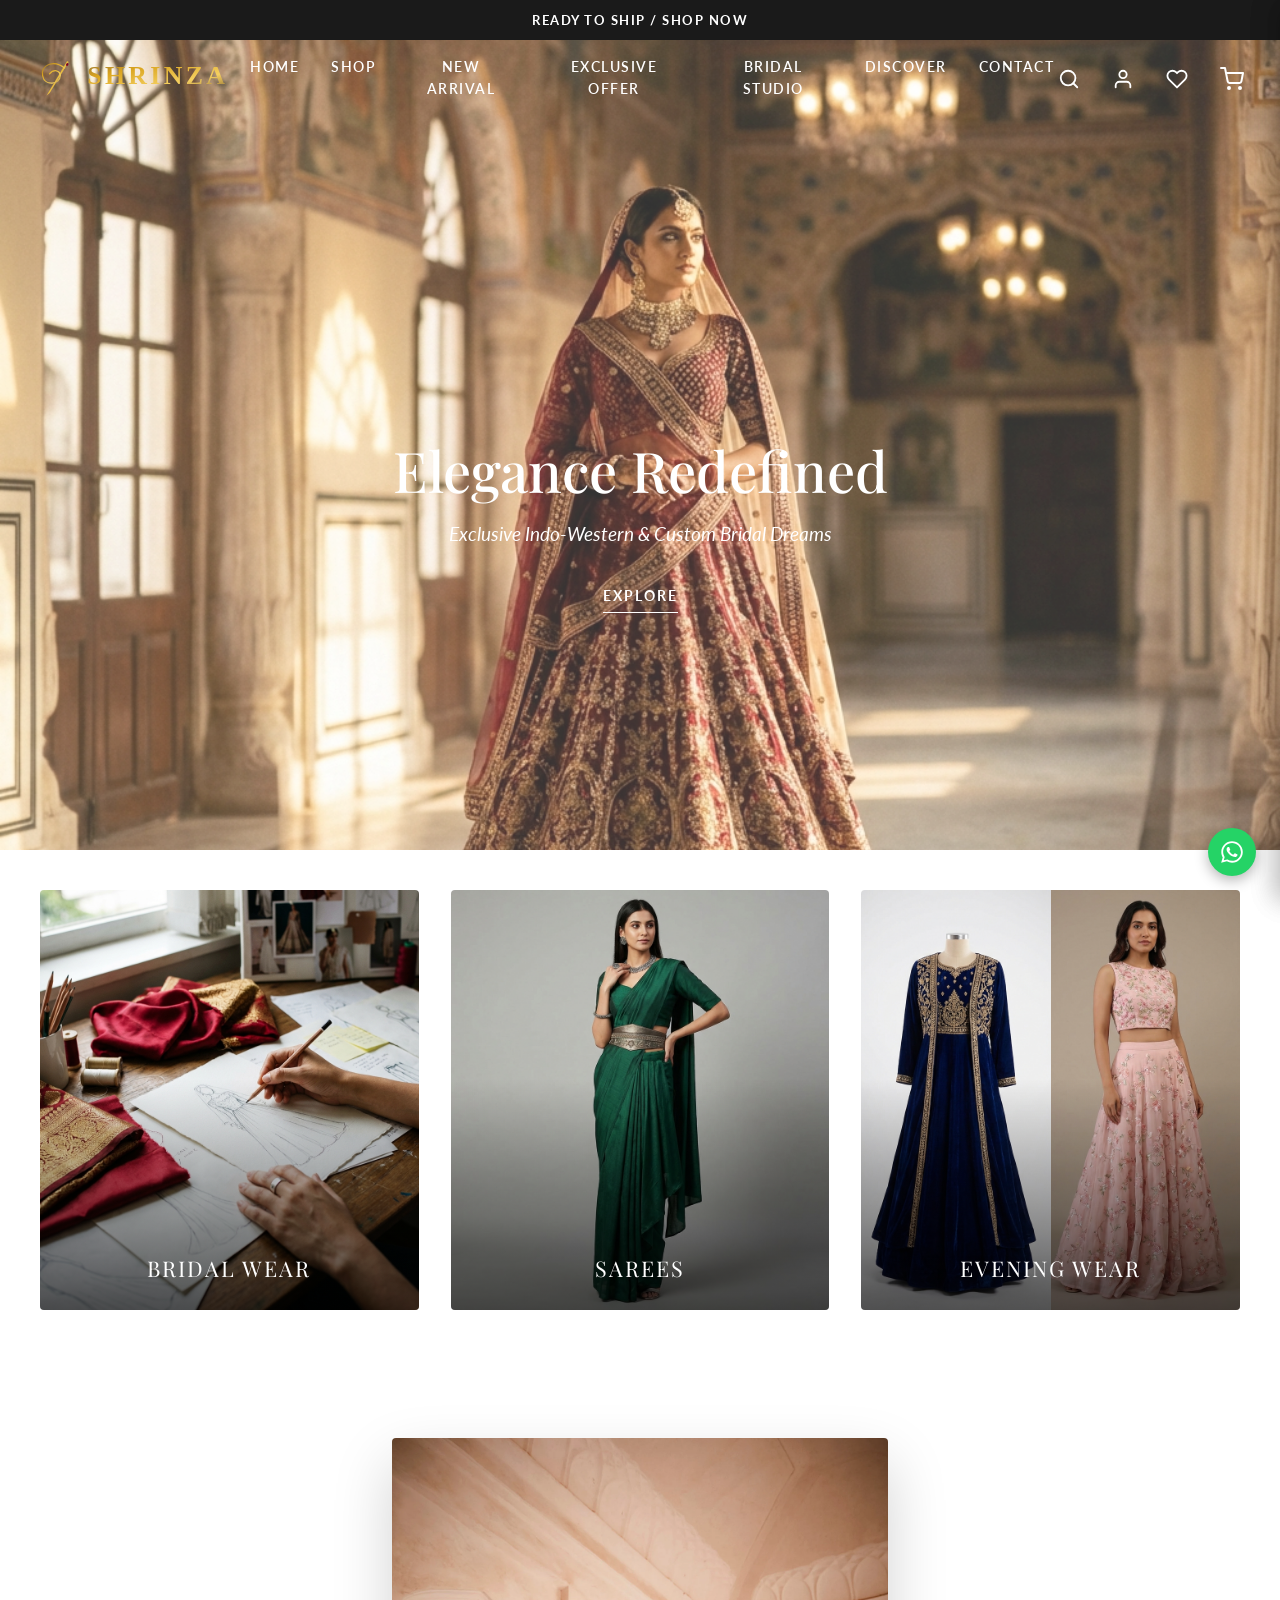
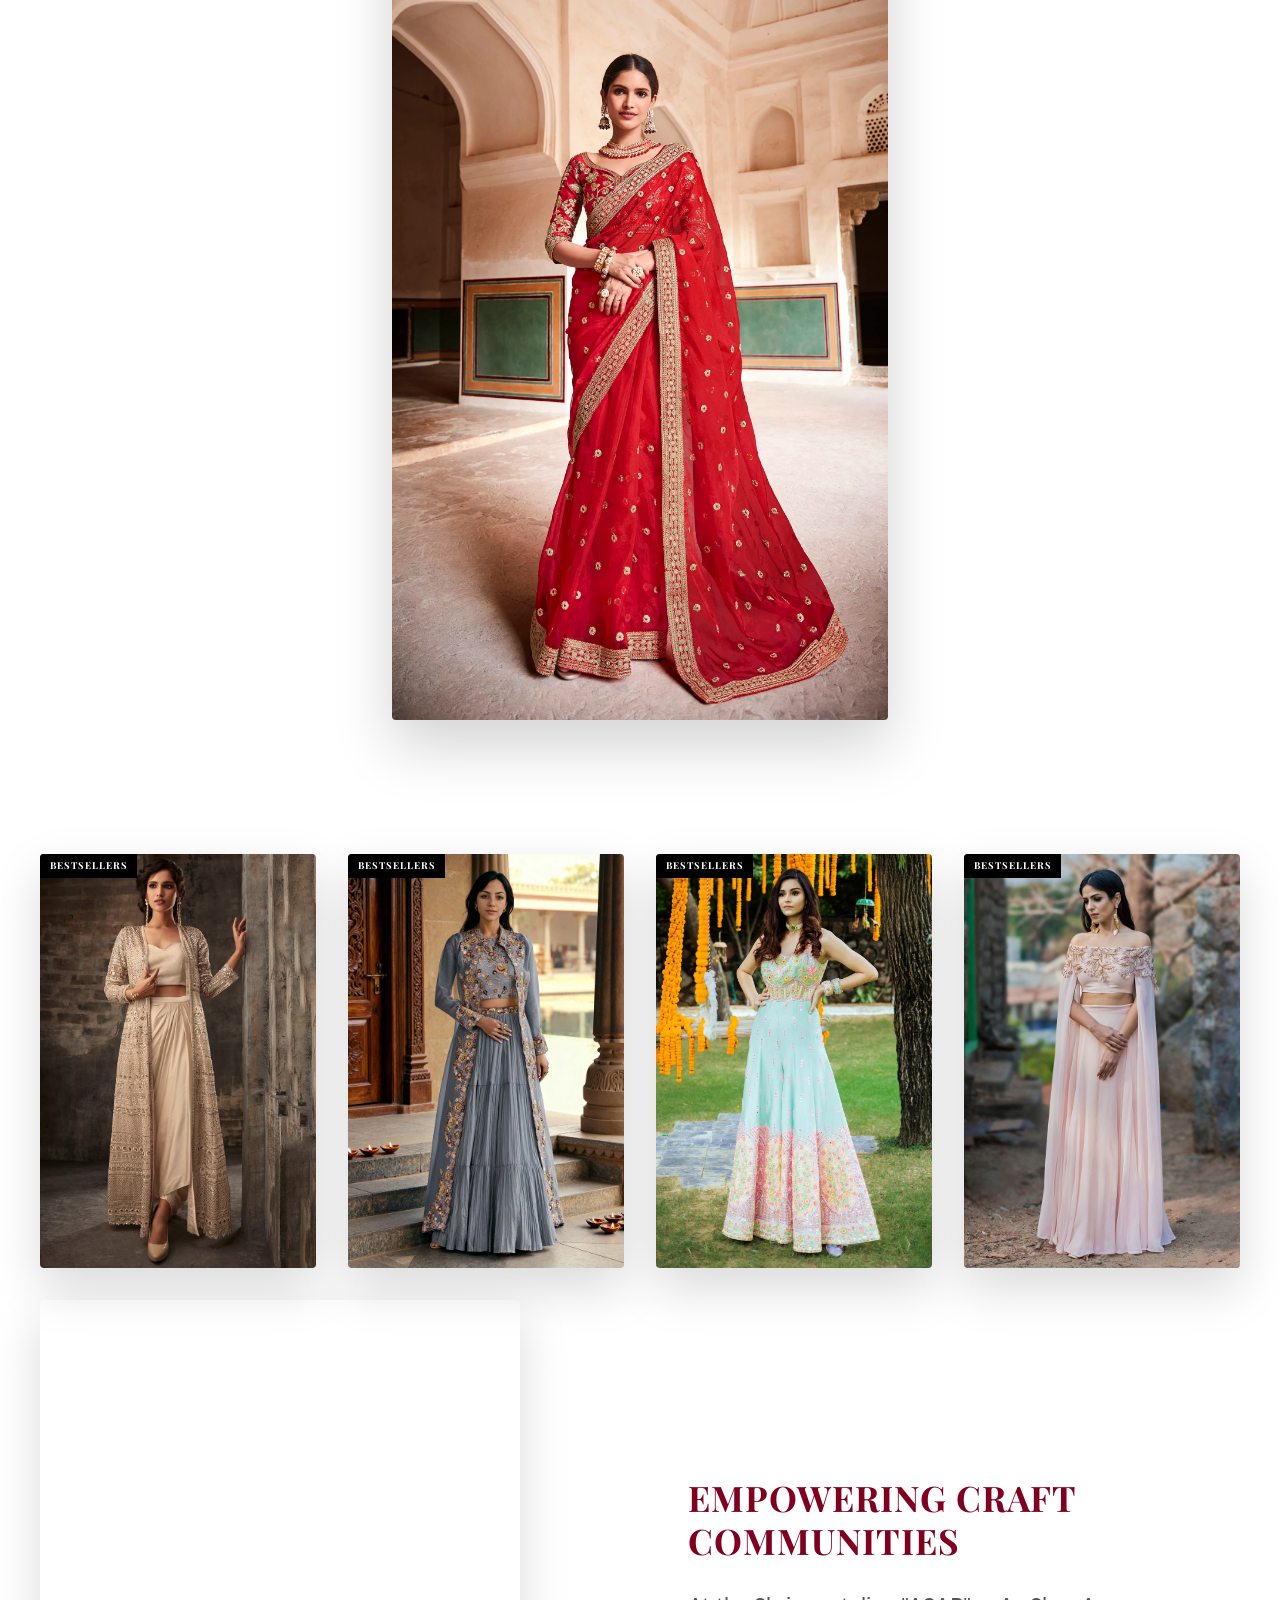
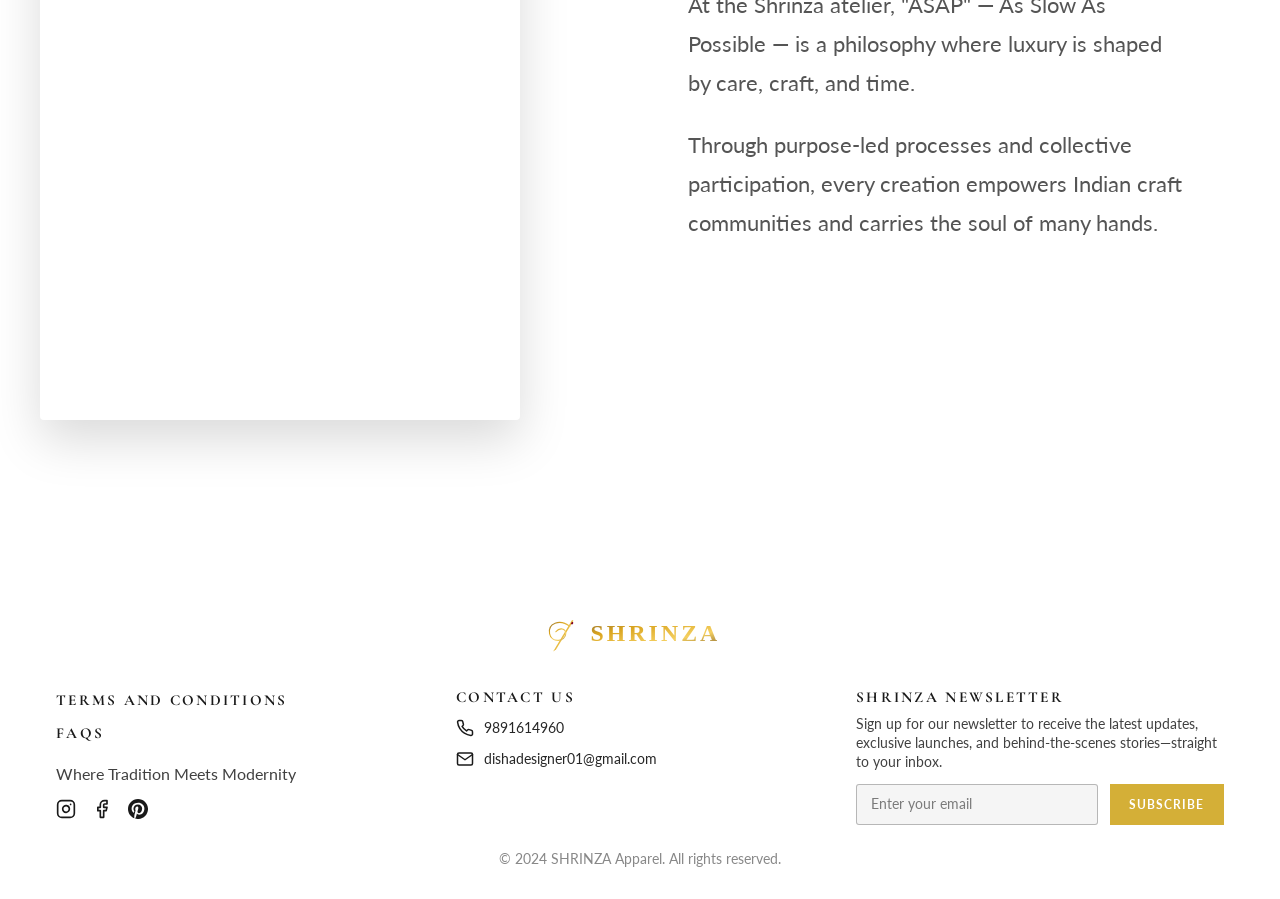
==== commit 22e57865: "chANGE FONT" ====
--- a/index.html
+++ b/index.html
@@ -278,9 +278,27 @@
                 <p class="footer-tagline">Where Tradition Meets Modernity</p>
 
                 <div class="social-links">
-                    <a href="#">Instagram</a>
-                    <a href="#">Facebook</a>
-                    <a href="#">Pinterest</a>
+                    <a href="#" aria-label="Instagram">
+                        <svg viewBox="0 0 24 24" width="20" height="20" fill="none" stroke="currentColor"
+                            stroke-width="2" stroke-linecap="round" stroke-linejoin="round">
+                            <rect x="2" y="2" width="20" height="20" rx="5" ry="5"></rect>
+                            <path d="M16 11.37A4 4 0 1 1 12.63 8 4 4 0 0 1 16 11.37z"></path>
+                            <line x1="17.5" y1="6.5" x2="17.51" y2="6.5"></line>
+                        </svg>
+                    </a>
+                    <a href="#" aria-label="Facebook">
+                        <svg viewBox="0 0 24 24" width="20" height="20" fill="none" stroke="currentColor"
+                            stroke-width="2" stroke-linecap="round" stroke-linejoin="round">
+                            <path d="M18 2h-3a5 5 0 0 0-5 5v3H7v4h3v8h4v-8h3l1-4h-4V7a1 1 0 0 1 1-1h3z"></path>
+                        </svg>
+                    </a>
+                    <a href="#" aria-label="Pinterest">
+                        <svg viewBox="0 0 24 24" width="20" height="20" fill="currentColor">
+                            <path
+                                d="M12.017 0C5.396 0 0 5.396 0 12.017c0 5.088 3.163 9.436 7.627 11.183-.105-.949-.2-2.405.042-3.441.218-.937 1.407-5.965 1.407-5.965s-.359-.719-.359-1.782c0-1.668.967-2.914 2.171-2.914 1.024 0 1.518.769 1.518 1.69 0 1.029-.655 2.568-.994 3.995-.283 1.194.599 2.169 1.777 2.169 2.133 0 3.772-2.249 3.772-5.495 0-2.873-2.064-4.882-5.012-4.882-3.414 0-5.418 2.561-5.418 5.207 0 1.031.397 2.138.893 2.738a.36.36 0 0 1 .083.345l-.333 1.36c-.053.22-.174.267-.402.161-1.499-.698-2.436-2.889-2.436-4.649 0-3.785 2.75-7.262 7.929-7.262 4.163 0 7.398 2.967 7.398 6.931 0 4.136-2.607 7.464-6.227 7.464-1.216 0-2.359-.631-2.75-1.378l-.748 2.853c-.271 1.043-1.002 2.35-1.492 3.146 1.123.347 2.317.535 3.554.535 6.621 0 12.017-5.396 12.017-12.017C24.034 5.396 18.638.001 12.017.001z">
+                            </path>
+                        </svg>
+                    </a>
                 </div>
             </div>
 
--- a/styles/style.css
+++ b/styles/style.css
@@ -200,6 +200,23 @@
     box-shadow: none;
 }
 
+.hero .nav-links a {
+    color: var(--color-white);
+}
+
+.hero .nav-links a:hover,
+.hero .nav-links a.active-link {
+    color: var(--color-cream);
+}
+
+.hero .nav-icon-btn {
+    color: var(--color-white);
+}
+
+.hero .nav-icon-btn:hover {
+    color: var(--color-cream);
+}
+
 .navbar-top {
     display: grid;
     grid-template-columns: auto 1fr auto;
@@ -454,7 +471,7 @@
     left: 0;
     width: 100%;
     height: 100%;
-    background: rgba(0, 0, 0, 0.4);
+    background: rgba(255, 255, 255, 0.2);
 }
 
 .hero-whatsapp-link {
@@ -484,13 +501,14 @@
     z-index: 1;
     max-width: 800px;
     padding: var(--spacing-sm);
+    margin-top: 10rem;
     animation: fadeIn 1.5s ease-out;
 }
 
 .hero h1 {
     font-size: 3.5rem;
     margin-bottom: var(--spacing-sm);
-    color: var(--color-cream);
+    color: var(--color-white);
 }
 
 .hero p {
@@ -832,12 +850,19 @@
 }
 
 .social-links {
+    display: flex;
+    align-items: center;
+    justify-content: center;
+    gap: 1rem;
     margin: 0.75rem 0 0;
 }
 
+.footer-brand .social-links {
+    justify-content: flex-start;
+}
+
 .social-links a {
-    margin: 0 var(--spacing-sm) 0 0;
-    font-size: 1.5rem;
+    display: inline-flex;
     color: var(--color-text-dark);
 }
 
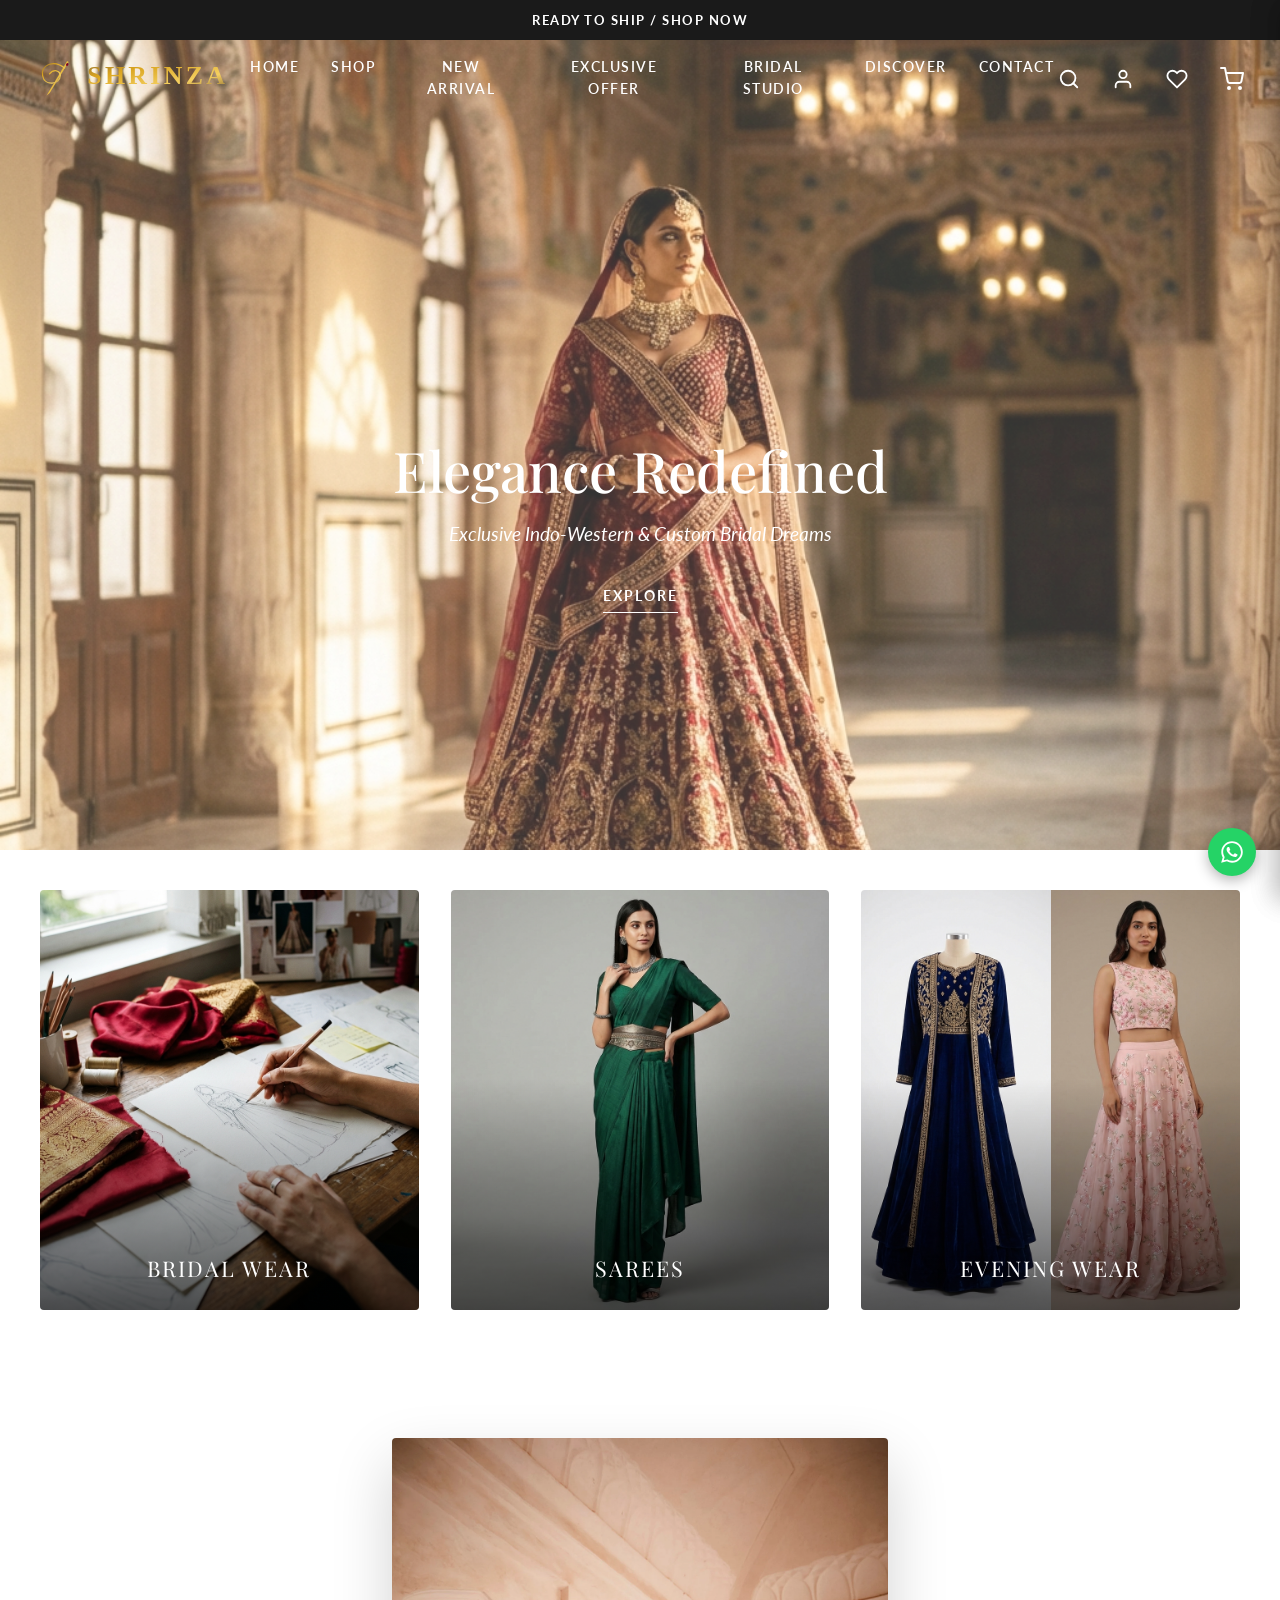
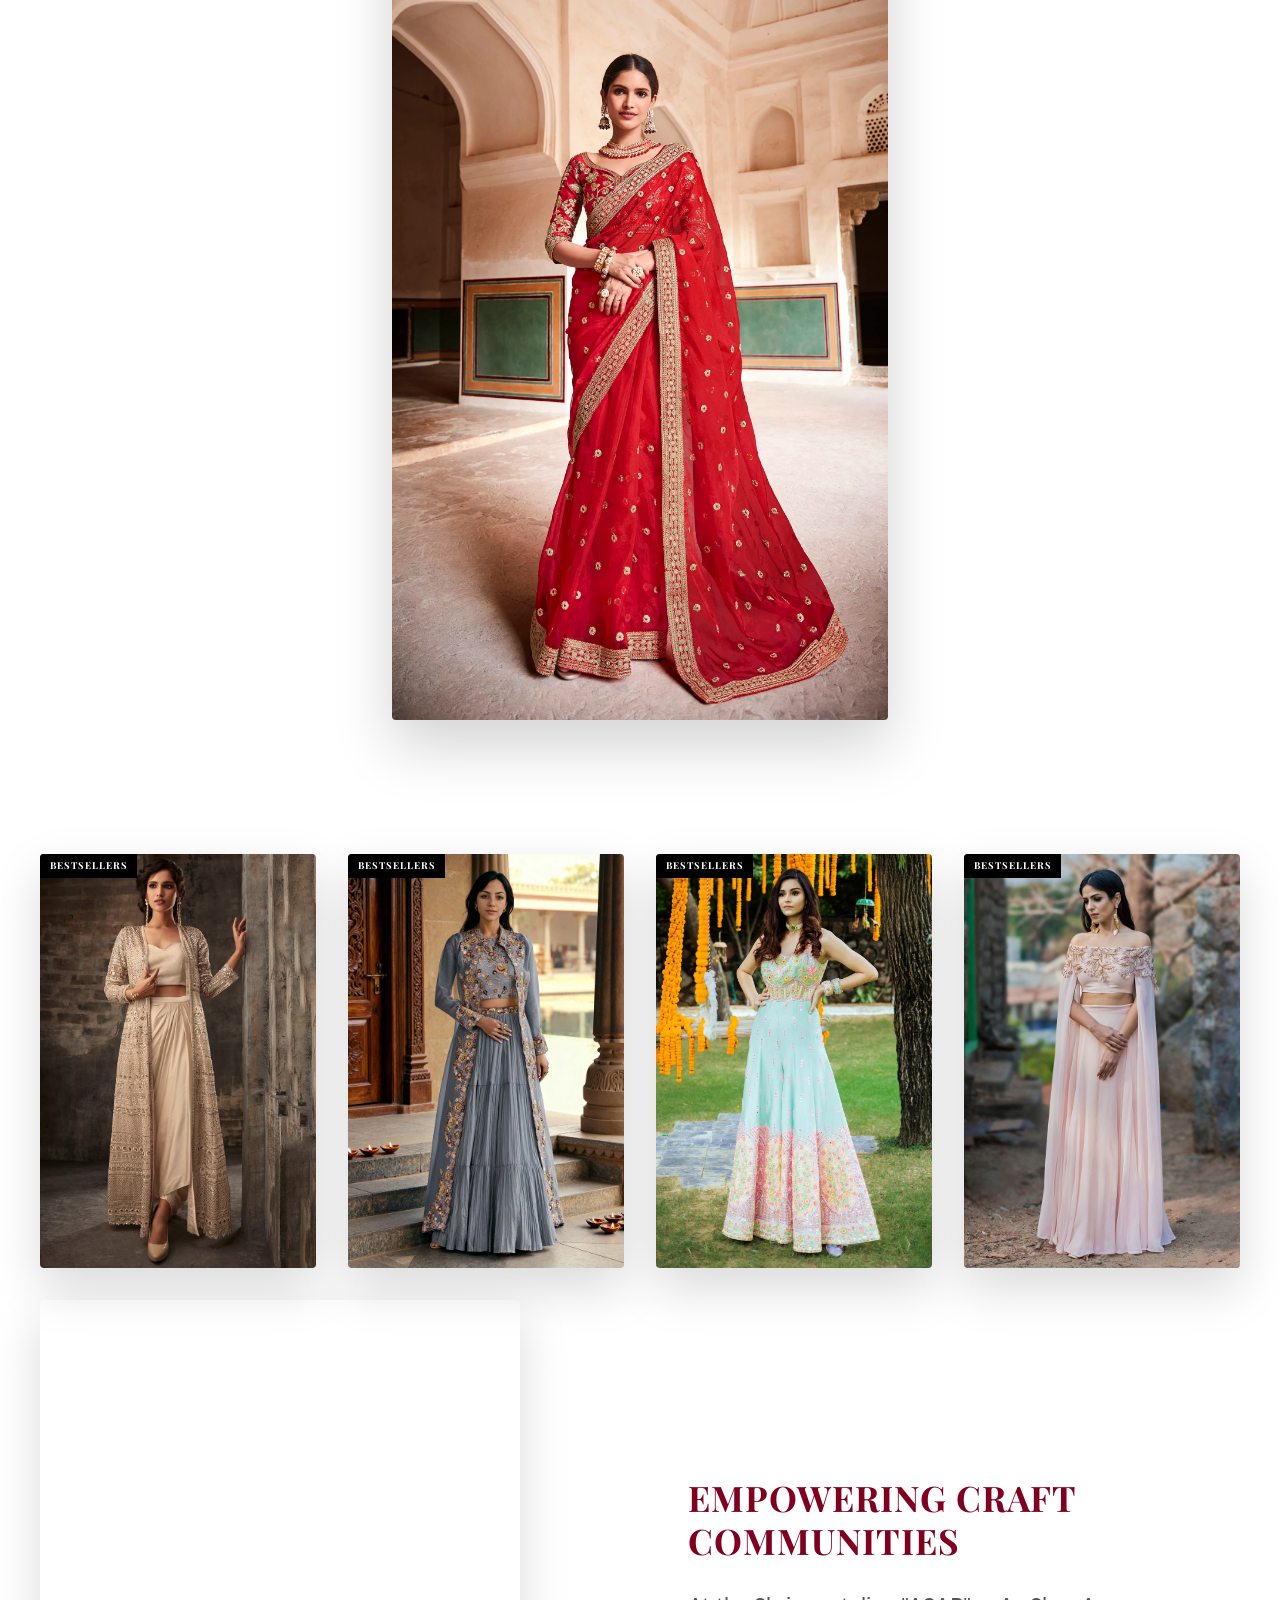
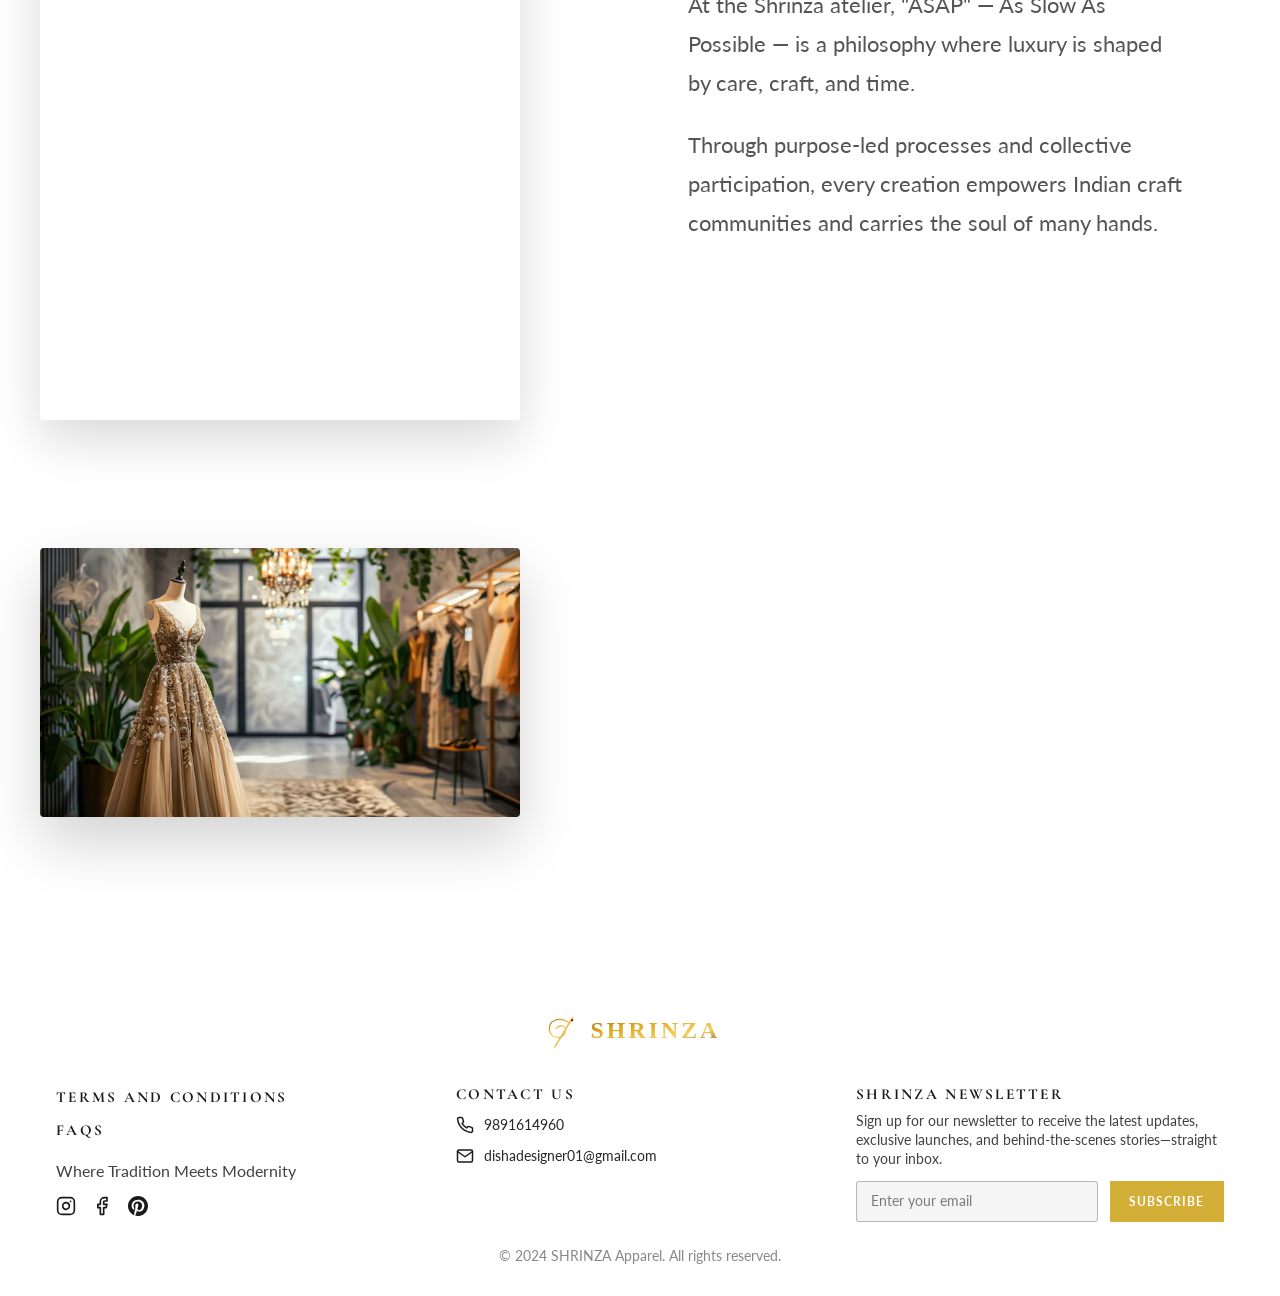
==== commit 7a2ab6da: "added photo to the website" ====
--- a/index.html
+++ b/index.html
@@ -232,6 +232,11 @@
         </div>
     </section>
 
+    <!-- Evening Gown Showcase -->
+    <section class="section container" style="text-align: center; padding-top: 0;">
+        <img class="showcase-photo" src="assets/evening-gown-showroom.avif" alt="Elegant Evening Gown Displayed on Mannequin">
+    </section>
+
     <!-- Featured Collection -->
     <section id="featured" class="section container">
         <div class="collection-grid">
--- a/styles/style.css
+++ b/styles/style.css
@@ -664,6 +664,13 @@
 
 .bestseller-quickview:hover {
     background-color: var(--color-primary);
+}
+
+.showcase-photo {
+    max-width: 480px;
+    width: 100%;
+    border-radius: 4px;
+    box-shadow: 0 25px 60px rgba(0, 0, 0, 0.18);
 }
 
 .category-grid {
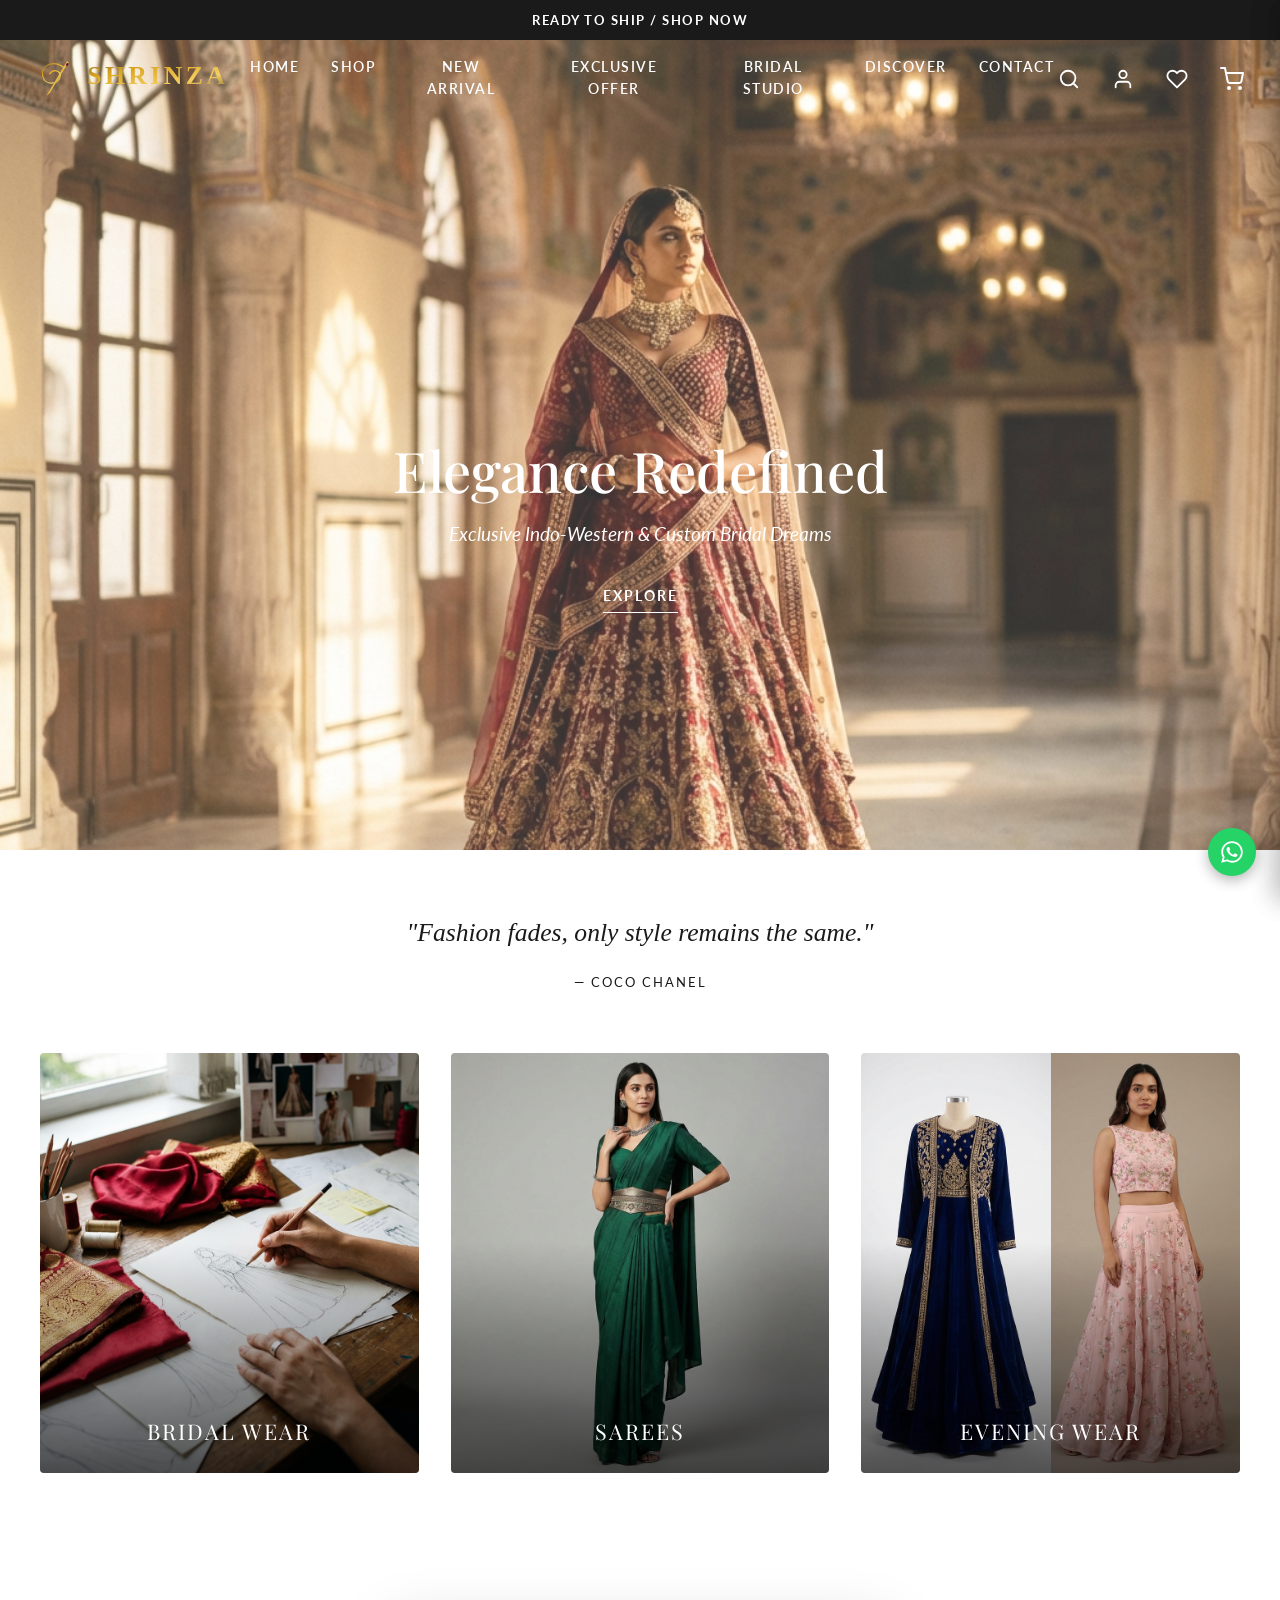
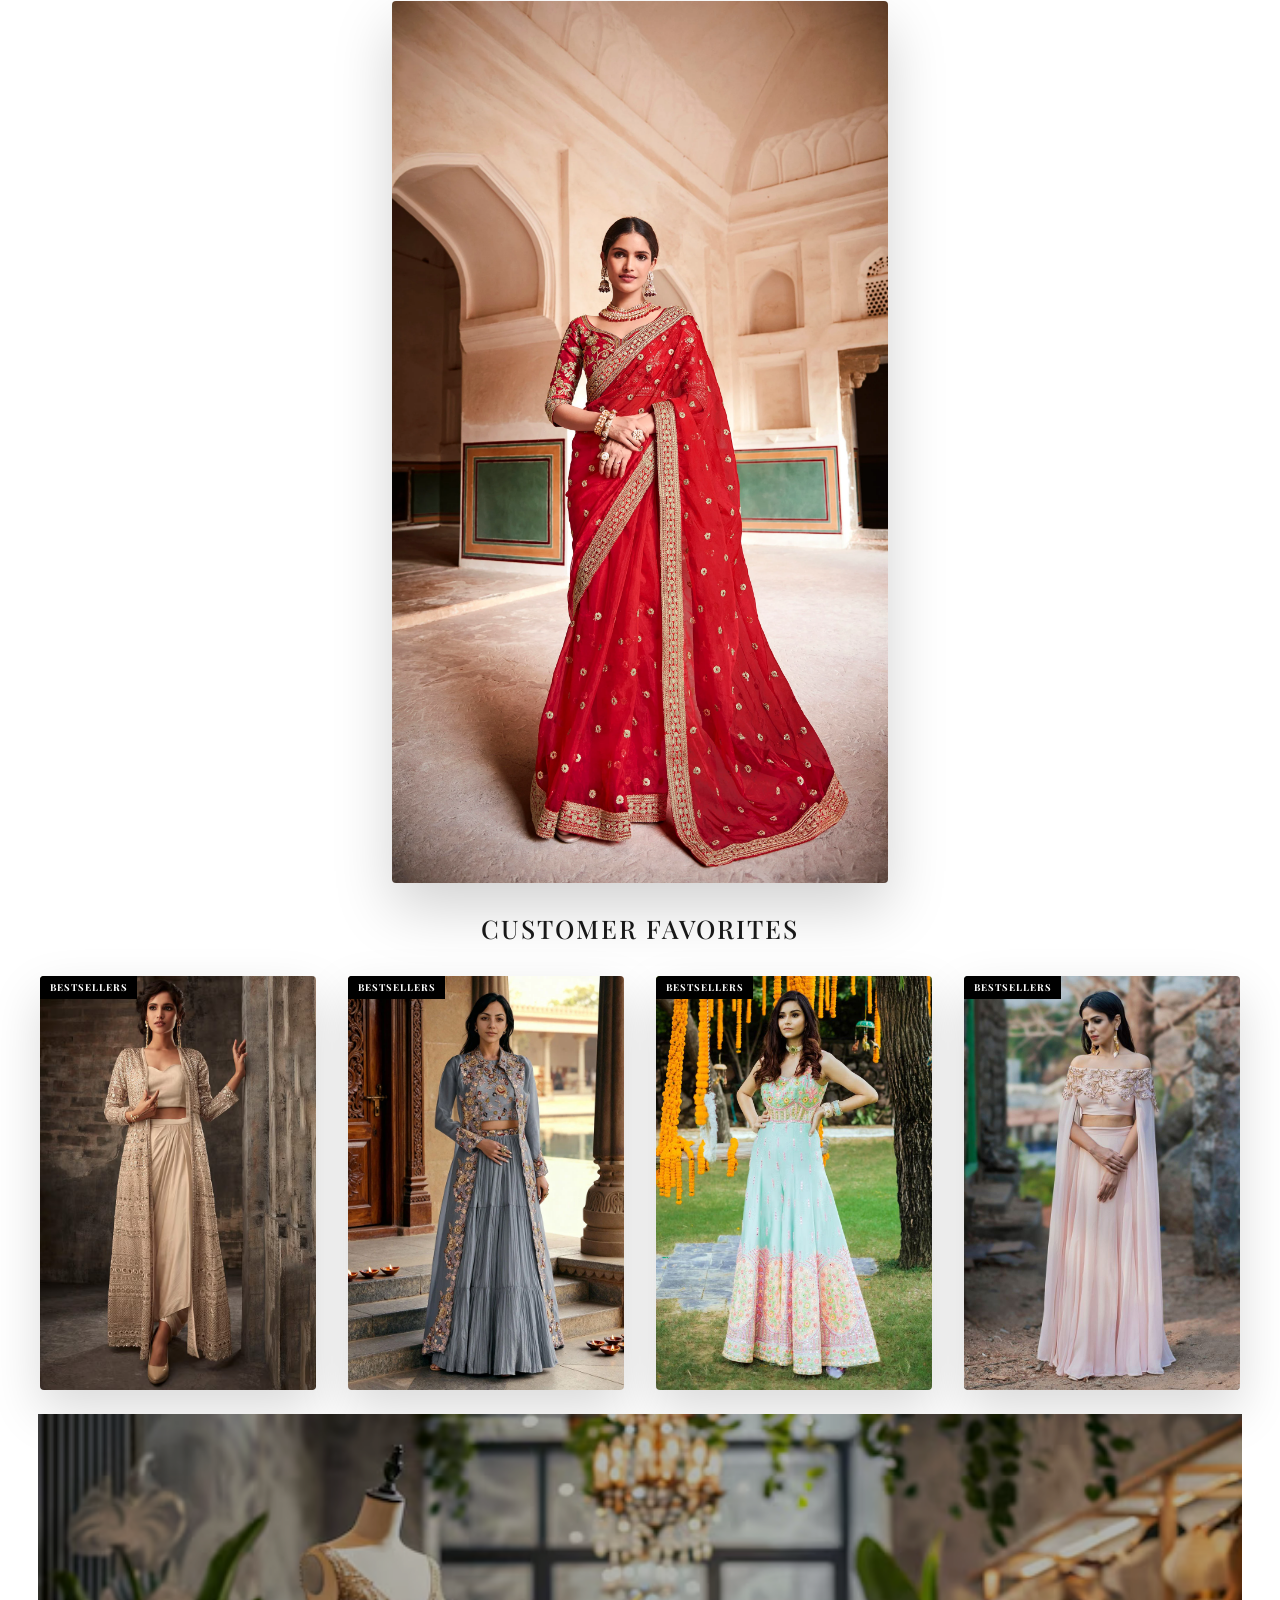
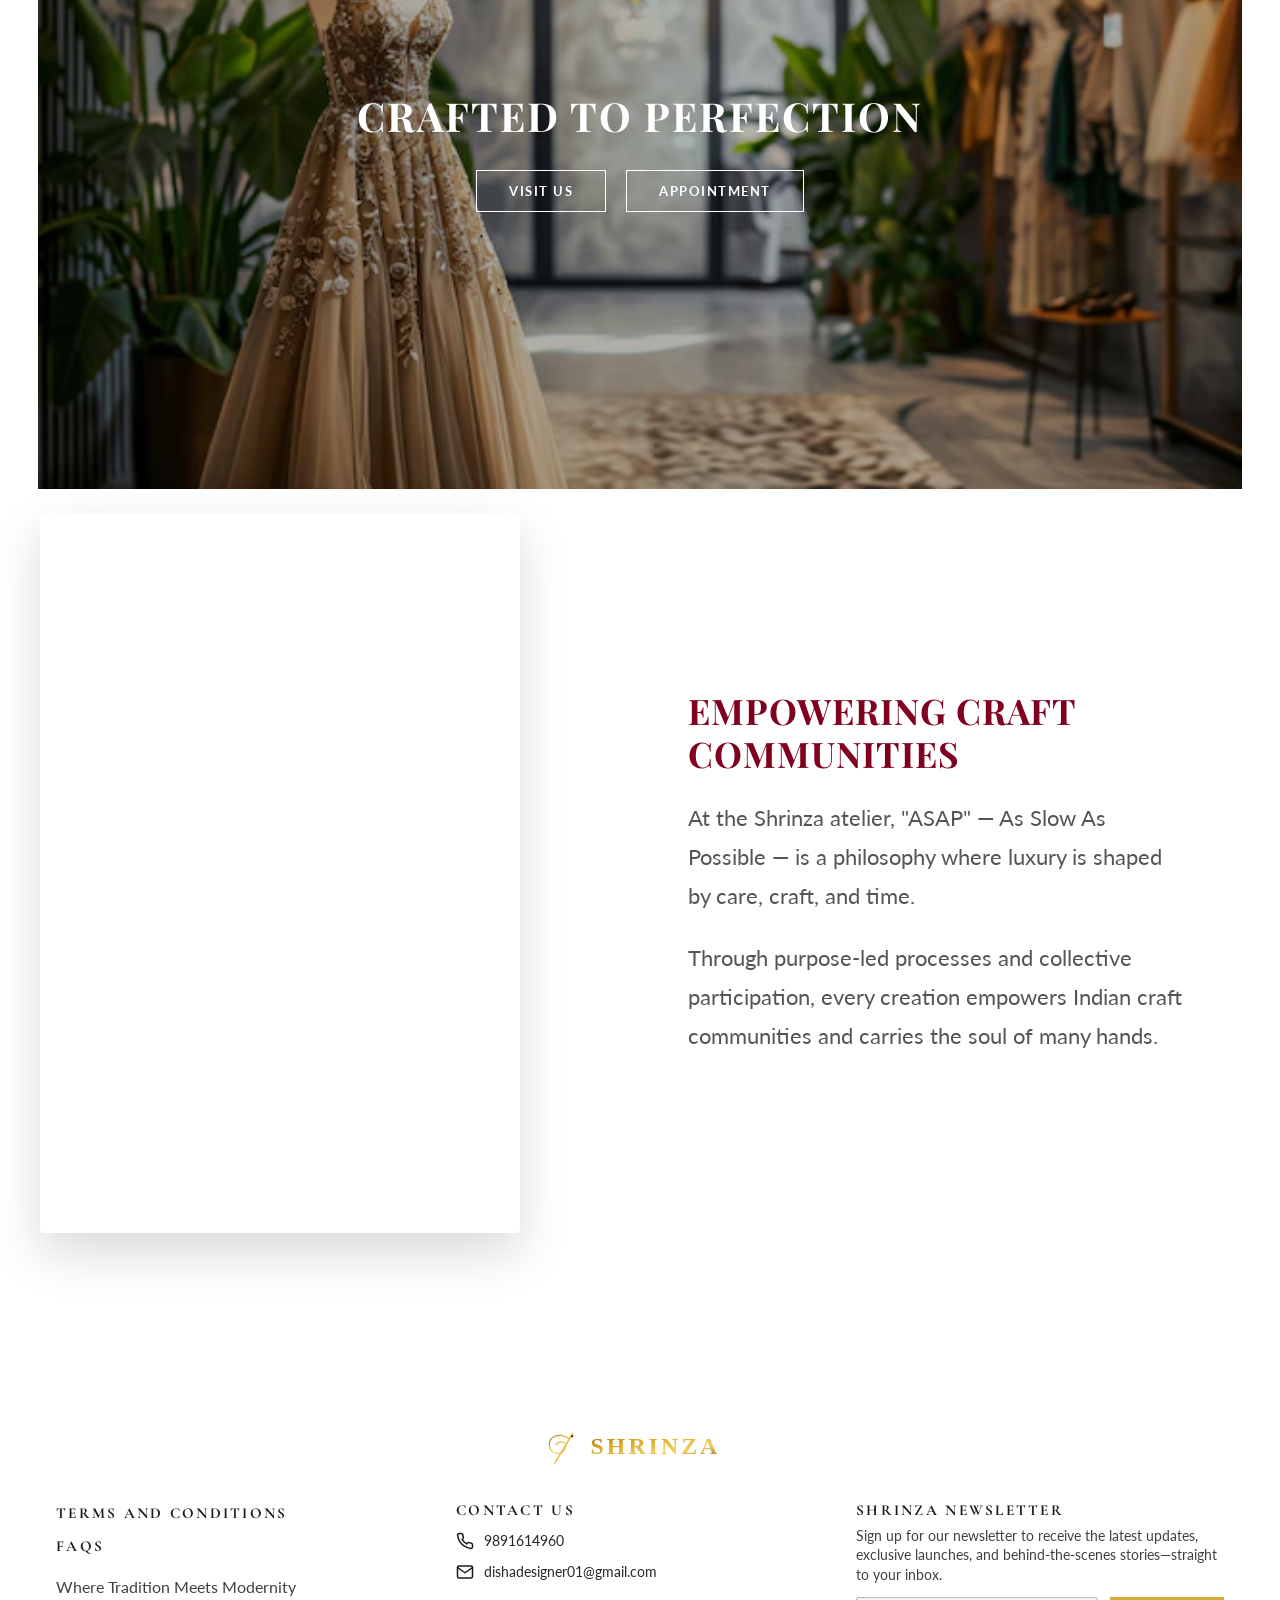
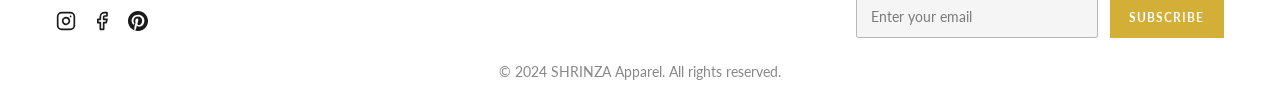
==== commit e5b564ba: "changes fonts" ====
--- a/index.html
+++ b/index.html
@@ -157,6 +157,12 @@
         </div>
     </header>
 
+    <!-- Fashion Quote -->
+    <section class="brand-quote">
+        <blockquote>"Fashion fades, only style remains the same."</blockquote>
+        <cite>&mdash; Coco Chanel</cite>
+    </section>
+
     <!-- Shop by Category -->
     <section id="categories" class="section container">
         <div class="category-grid">
@@ -192,7 +198,11 @@
     </section>
 
     <!-- Bestsellers -->
-    <section class="section container">
+    <section id="bestsellers" class="section container">
+        <div class="text-center">
+            <h4 style="color: var(--color-text-dark); letter-spacing: 2px; text-transform: uppercase; font-size: 1.6rem; margin-bottom: 2rem;">
+                Customer Favorites</h4>
+        </div>
         <div class="bestseller-grid">
             <div class="bestseller-card">
                 <img src="assets/bestseller-jacket-dhoti.avif" alt="Beige Indo-Western Jacket-Style Dhoti Set"
@@ -218,6 +228,25 @@
                 <span class="bestseller-badge">Bestsellers</span>
                 <button class="bestseller-quickview" type="button">Quick View</button>
             </div>
+        </div>
+    </section>
+
+    <!-- Evening Gown Showcase (full-bleed) -->
+    <section class="showcase-fullbleed">
+        <img class="showcase-photo-full" src="assets/evening-gown-showroom.avif" alt="Elegant Evening Gown Displayed on Mannequin">
+        <div class="showcase-scrim"></div>
+        <div class="showcase-overlay-content">
+            <h2 class="showcase-heading">Crafted To Perfection</h2>
+            <div class="showcase-cta-row">
+                <a href="index.html#footer" class="showcase-cta-box">Visit Us</a>
+                <a href="index.html#start-consultation" class="showcase-cta-box">Appointment</a>
+            </div>
+        </div>
+    </section>
+
+    <!-- Empowering Craft Communities -->
+    <section id="empowering-craft" class="section container">
+        <div class="bestseller-grid">
             <div class="bestseller-card bestseller-feature-card">
                 <video class="bestseller-image bestseller-crop" src="assets/bestseller-atelier-craftsmanship.mp4"
                     autoplay muted loop playsinline preload="auto"></video>
@@ -230,11 +259,6 @@
                     communities and carries the soul of many hands.</p>
             </div>
         </div>
-    </section>
-
-    <!-- Evening Gown Showcase -->
-    <section class="section container" style="text-align: center; padding-top: 0;">
-        <img class="showcase-photo" src="assets/evening-gown-showroom.avif" alt="Elegant Evening Gown Displayed on Mannequin">
     </section>
 
     <!-- Featured Collection -->
--- a/styles/style.css
+++ b/styles/style.css
@@ -522,6 +522,15 @@
     padding-top: 0.5rem;
 }
 
+#bestsellers.section {
+    padding-top: 1.5rem;
+    padding-bottom: 1.5rem;
+}
+
+#empowering-craft.section {
+    padding-top: 1.5rem;
+}
+
 #featured.section {
     padding: 0;
 }
@@ -552,6 +561,33 @@
     }
 }
 
+/* --- Fashion Quote --- */
+.brand-quote {
+    background-color: var(--color-white);
+    color: var(--color-text-dark);
+    text-align: center;
+    padding: var(--spacing-lg) var(--spacing-md) 1.25rem;
+}
+
+.brand-quote blockquote {
+    max-width: 760px;
+    margin: 0 auto 1.25rem;
+    font-family: var(--font-heading);
+    font-size: 1.6rem;
+    font-style: italic;
+    font-weight: 400;
+    line-height: 1.5;
+}
+
+.brand-quote cite {
+    display: block;
+    font-style: normal;
+    letter-spacing: 2px;
+    text-transform: uppercase;
+    font-size: 0.8rem;
+    color: var(--color-text-dark);
+}
+
 /* --- Bestsellers --- */
 .bestseller-grid {
     display: grid;
@@ -666,11 +702,76 @@
     background-color: var(--color-primary);
 }
 
-.showcase-photo {
-    max-width: 480px;
+.showcase-fullbleed {
+    width: calc(100vw - 2cm);
+    position: relative;
+    left: 50%;
+    right: 50%;
+    margin-left: calc(-50vw + 1cm);
+    margin-right: calc(-50vw + 1cm);
+    line-height: 0;
+}
+
+.showcase-photo-full {
     width: 100%;
-    border-radius: 4px;
-    box-shadow: 0 25px 60px rgba(0, 0, 0, 0.18);
+    height: auto;
+    display: block;
+}
+
+.showcase-scrim {
+    position: absolute;
+    top: 0;
+    left: 0;
+    width: 100%;
+    height: 100%;
+    background: rgba(0, 0, 0, 0.3);
+}
+
+.showcase-overlay-content {
+    position: absolute;
+    top: 50%;
+    left: 50%;
+    transform: translate(-50%, -50%);
+    text-align: center;
+    z-index: 2;
+    width: 90%;
+    max-width: 600px;
+    line-height: normal;
+}
+
+.showcase-heading {
+    color: var(--color-white);
+    font-weight: 700;
+    text-transform: uppercase;
+    letter-spacing: 2px;
+    font-size: clamp(1.5rem, 4vw, 2.5rem);
+    margin-bottom: 1.75rem;
+    line-height: 1.3;
+}
+
+.showcase-cta-row {
+    display: flex;
+    gap: 1.25rem;
+    justify-content: center;
+    flex-wrap: wrap;
+}
+
+.showcase-cta-box {
+    display: inline-block;
+    padding: 0.75rem 2rem;
+    background-color: transparent;
+    border: 1px solid var(--color-white);
+    color: var(--color-white);
+    font-family: var(--font-body);
+    font-weight: 700;
+    text-transform: uppercase;
+    letter-spacing: 1.5px;
+    font-size: 0.8rem;
+    transition: var(--transition-standard);
+}
+
+.showcase-cta-box:hover {
+    background-color: rgba(255, 255, 255, 0.15);
 }
 
 .category-grid {
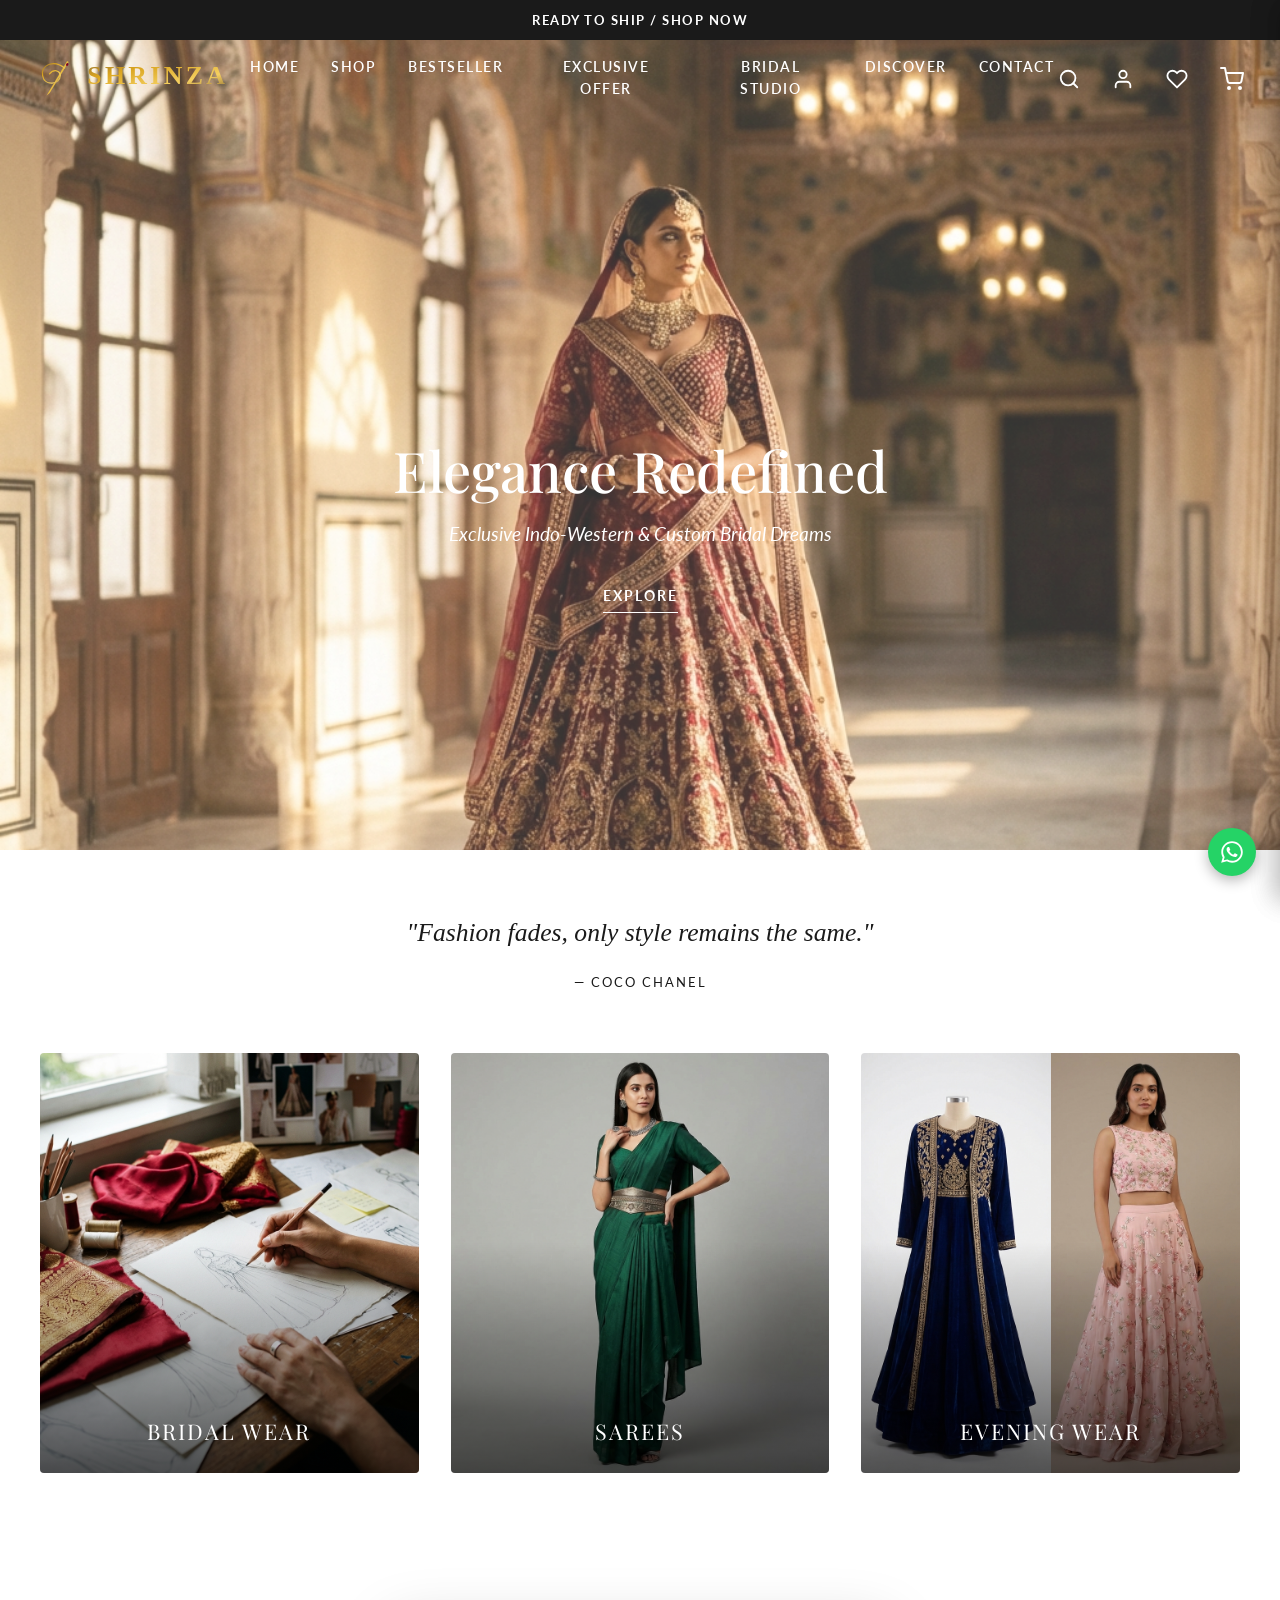
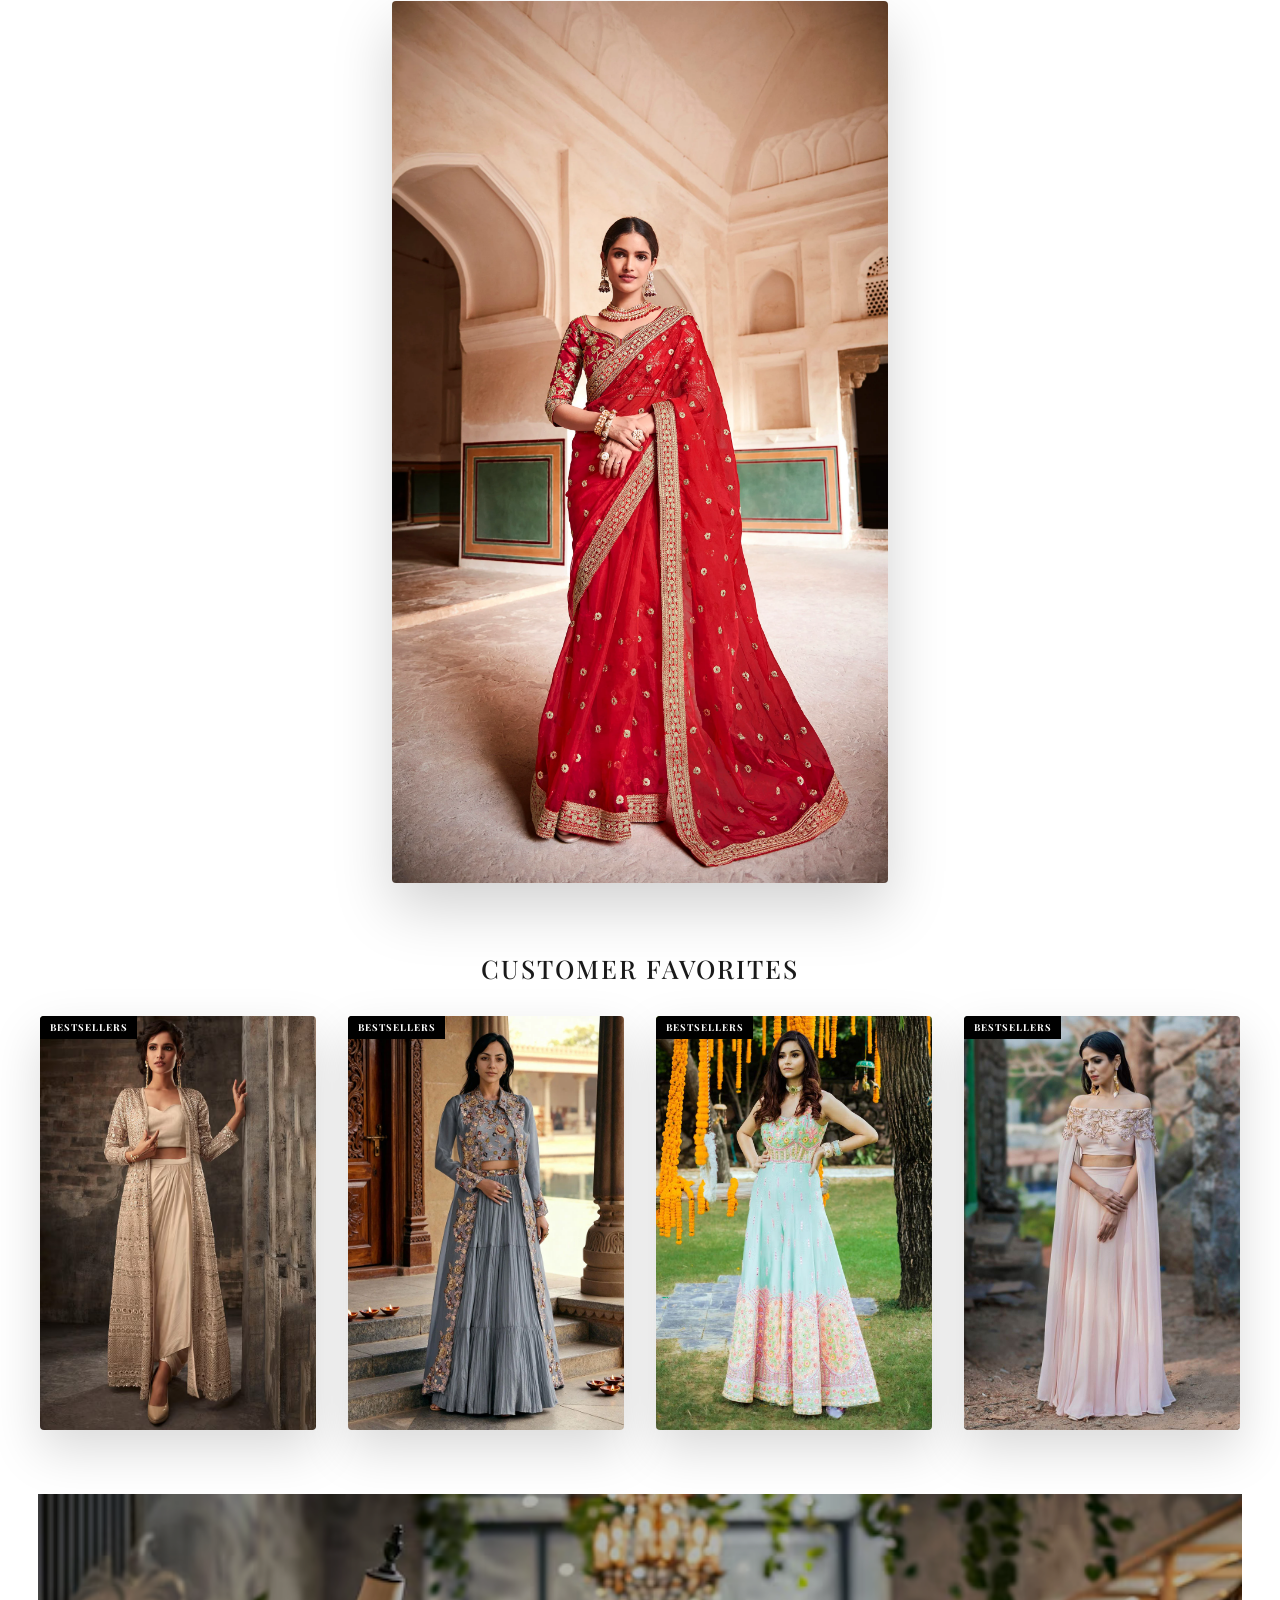
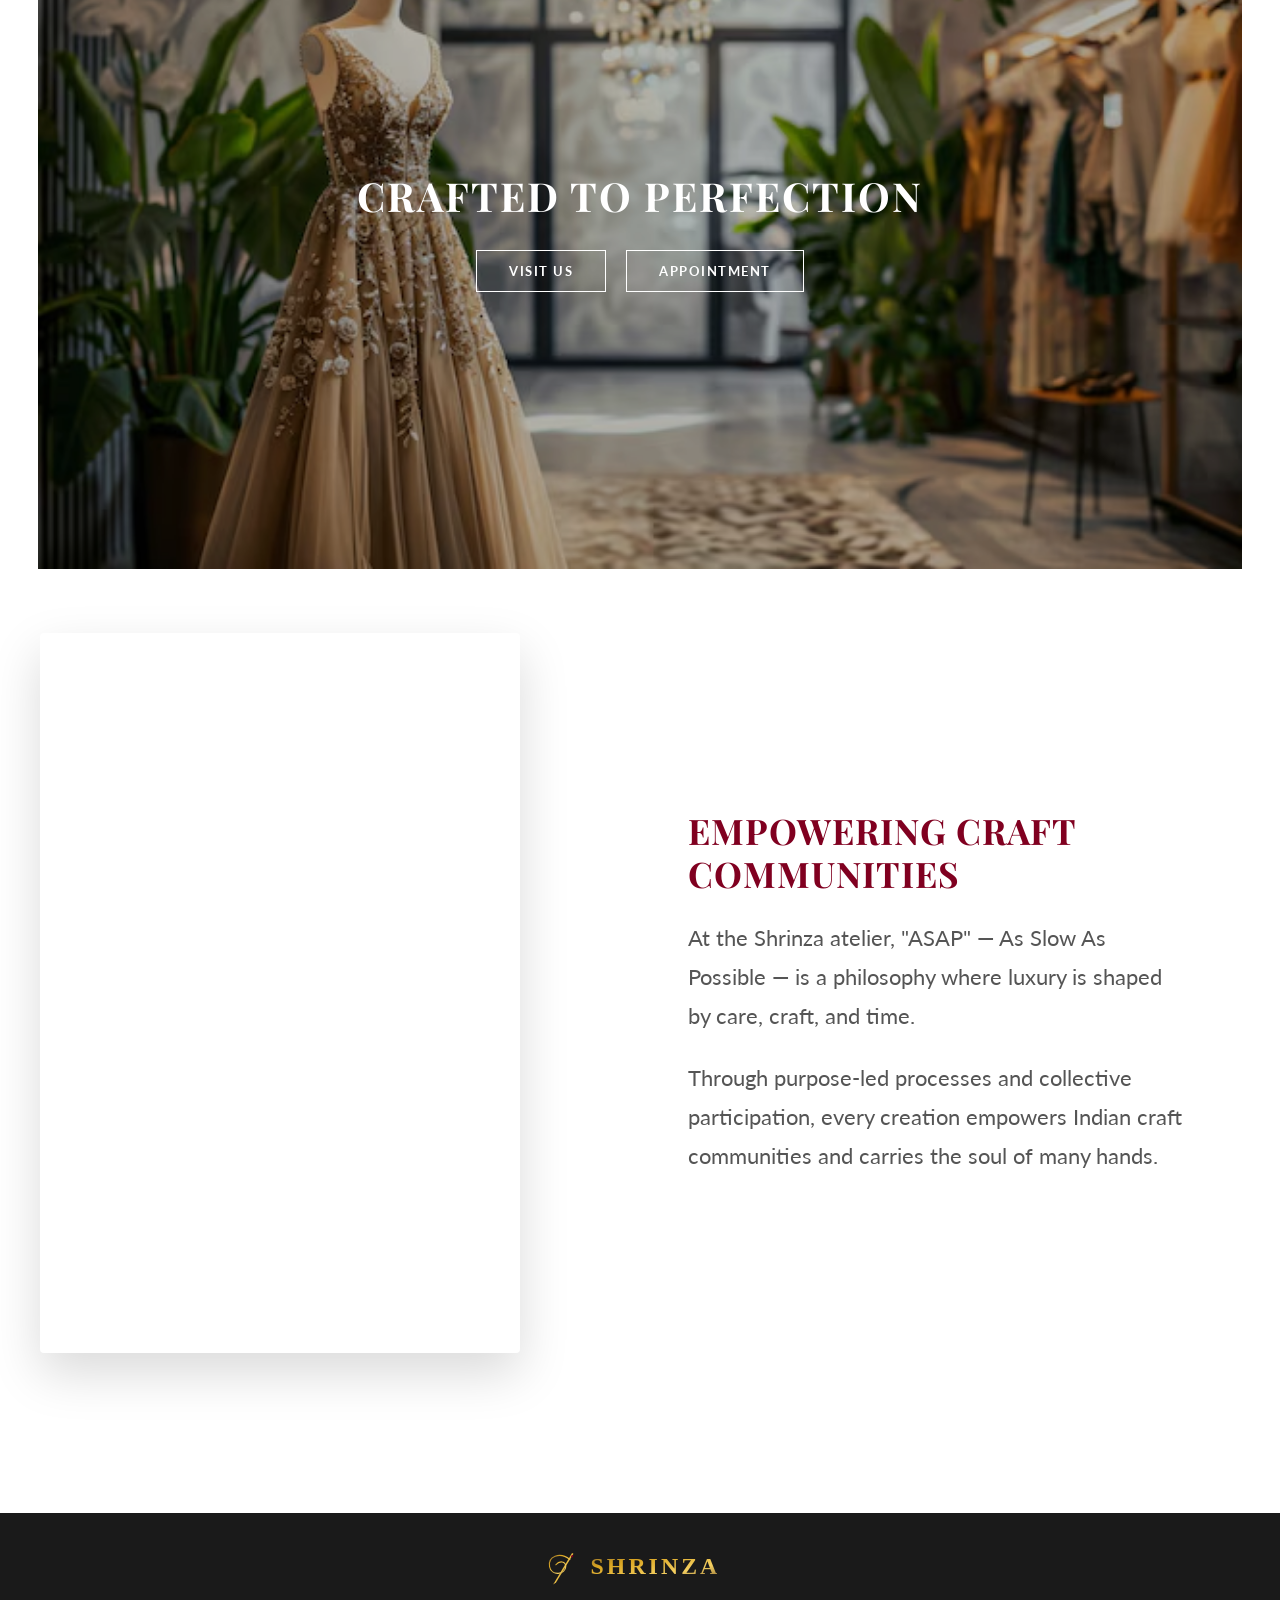
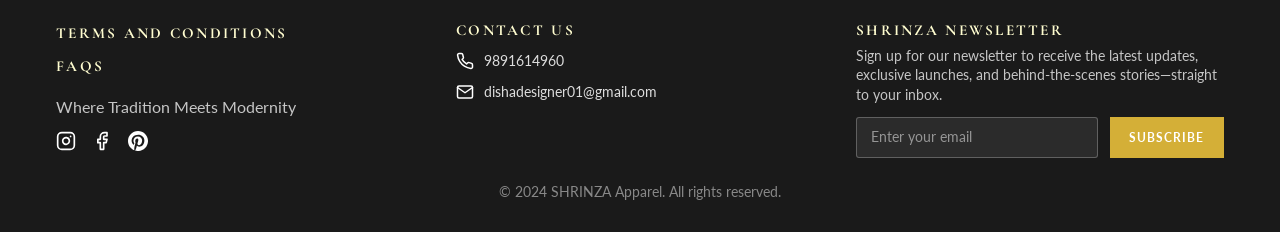
==== commit 10f15f0d: "changes fonts" ====
--- a/index.html
+++ b/index.html
@@ -80,8 +80,8 @@
             </div>
             <div class="nav-links">
                 <a href="#hero">Home</a>
-                <a href="#featured">SHOP</a>
-                <a href="#featured">New Arrival</a>
+                <a href="#categories">SHOP</a>
+                <a href="#bestsellers">Bestseller</a>
                 <a href="#featured">Exclusive Offer</a>
                 <a href="bridal-studio.html">Bridal Studio</a>
                 <a href="discover.html">Discover</a>
--- a/styles/style.css
+++ b/styles/style.css
@@ -523,12 +523,12 @@
 }
 
 #bestsellers.section {
-    padding-top: 1.5rem;
-    padding-bottom: 1.5rem;
+    padding-top: 4rem;
+    padding-bottom: 4rem;
 }
 
 #empowering-craft.section {
-    padding-top: 1.5rem;
+    padding-top: 4rem;
 }
 
 #featured.section {
@@ -895,10 +895,28 @@
     box-shadow: 0 25px 60px rgba(0, 0, 0, 0.18);
 }
 
+/* --- Bridal Studio page: transparent navbar sits on a light background, needs dark text --- */
+#bridal-studio-page .nav-links a {
+    color: var(--color-text-dark);
+}
+
+#bridal-studio-page .nav-links a:hover,
+#bridal-studio-page .nav-links a.active-link {
+    color: var(--color-primary);
+}
+
+#bridal-studio-page .nav-icon-btn {
+    color: var(--color-text-dark);
+}
+
+#bridal-studio-page .nav-icon-btn:hover {
+    color: var(--color-primary);
+}
+
 /* --- Footer --- */
 footer {
-    background-color: var(--color-white);
-    color: var(--color-text-dark);
+    background-color: var(--color-text-dark);
+    color: var(--color-white);
     padding: 1.75rem 0;
     text-align: center;
 }
@@ -940,7 +958,7 @@
 }
 
 .footer-legal-links a {
-    color: var(--color-text-dark);
+    color: var(--color-cream);
     font-family: var(--font-brand);
     font-size: 0.95rem;
     font-weight: 700;
@@ -949,11 +967,11 @@
 }
 
 .footer-legal-links a:hover {
-    color: var(--color-primary);
+    color: var(--color-white);
 }
 
 .footer-tagline {
-    color: rgba(0, 0, 0, 0.75);
+    color: rgba(255, 255, 255, 0.75);
     margin-bottom: 0.4rem;
 }
 
@@ -971,11 +989,11 @@
 
 .social-links a {
     display: inline-flex;
-    color: var(--color-text-dark);
+    color: var(--color-white);
 }
 
 .social-links a:hover {
-    color: var(--color-primary);
+    color: var(--color-cream);
 }
 
 /* Contact Us — between the brand and newsletter columns in the footer */
@@ -985,7 +1003,7 @@
 }
 
 .footer-contact h4 {
-    color: var(--color-text-dark);
+    color: var(--color-cream);
     font-family: var(--font-brand);
     font-size: 0.95rem;
     font-weight: 700;
@@ -998,18 +1016,18 @@
     display: flex;
     align-items: center;
     gap: 0.65rem;
-    color: rgba(0, 0, 0, 0.85);
+    color: rgba(255, 255, 255, 0.85);
     font-size: 0.9rem;
     margin-bottom: 0.5rem;
 }
 
 .footer-contact-item svg {
     flex-shrink: 0;
-    color: var(--color-text-dark);
+    color: var(--color-white);
 }
 
 .footer-contact-item:hover {
-    color: var(--color-primary);
+    color: var(--color-cream);
 }
 
 /* Newsletter — beside the social links in the footer */
@@ -1020,7 +1038,7 @@
 }
 
 .footer-newsletter h4 {
-    color: var(--color-text-dark);
+    color: var(--color-cream);
     font-family: var(--font-brand);
     font-size: 0.95rem;
     font-weight: 700;
@@ -1030,7 +1048,7 @@
 }
 
 .footer-newsletter p {
-    color: rgba(0, 0, 0, 0.75);
+    color: rgba(255, 255, 255, 0.75);
     font-size: 0.85rem;
     line-height: 1.4;
     margin-bottom: 0.75rem;
@@ -1045,21 +1063,21 @@
     flex: 1;
     min-width: 0;
     padding: 0.7rem 0.9rem;
-    border: 1px solid rgba(0, 0, 0, 0.25);
+    border: 1px solid rgba(255, 255, 255, 0.25);
     border-radius: 3px;
-    background: rgba(0, 0, 0, 0.04);
-    color: var(--color-text-dark);
+    background: rgba(255, 255, 255, 0.08);
+    color: var(--color-white);
     font-family: var(--font-body);
     font-size: 0.85rem;
     outline: none;
 }
 
 .footer-newsletter-form input::placeholder {
-    color: rgba(0, 0, 0, 0.5);
+    color: rgba(255, 255, 255, 0.5);
 }
 
 .footer-newsletter-form input:focus {
-    border-color: var(--color-primary);
+    border-color: var(--color-cream);
 }
 
 .footer-newsletter-form button {
@@ -1069,7 +1087,7 @@
 }
 
 .footer-newsletter-success {
-    color: var(--color-text-dark);
+    color: var(--color-cream);
     font-size: 0.85rem;
     font-weight: 600;
 }
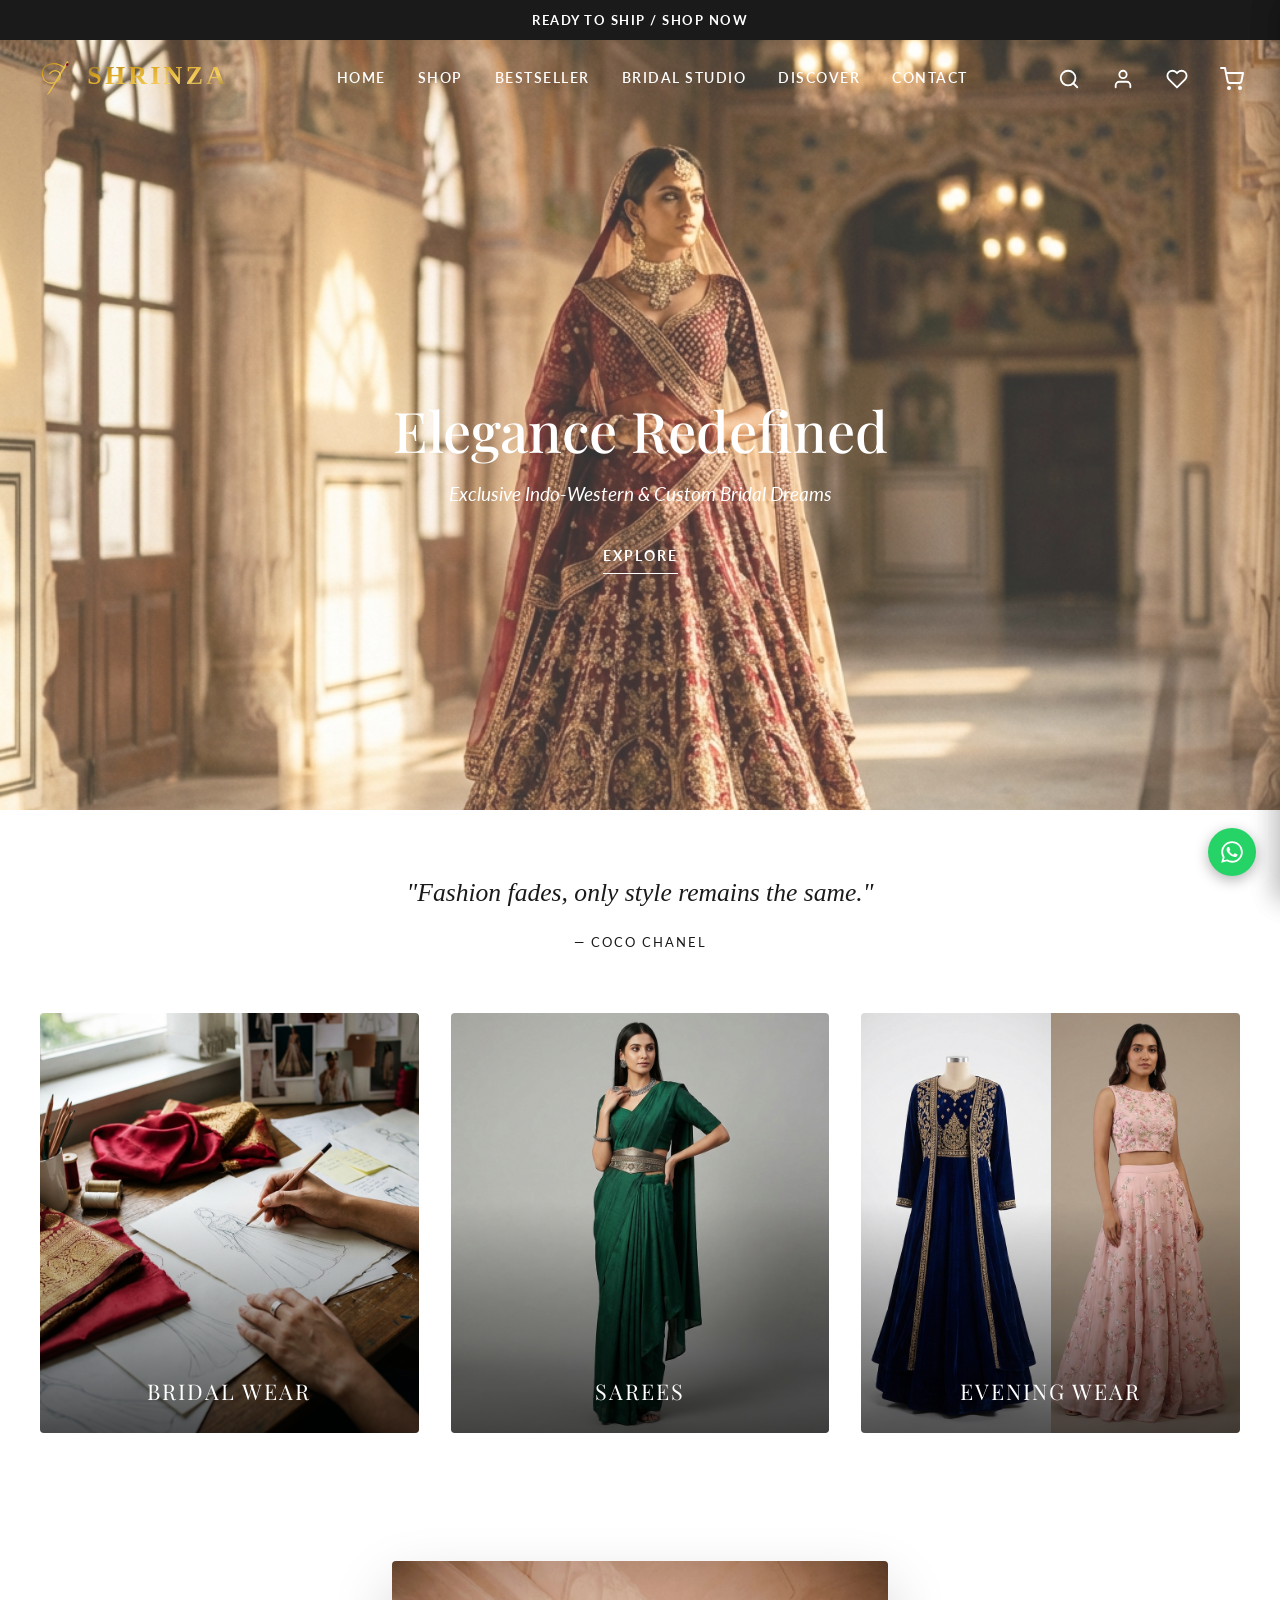
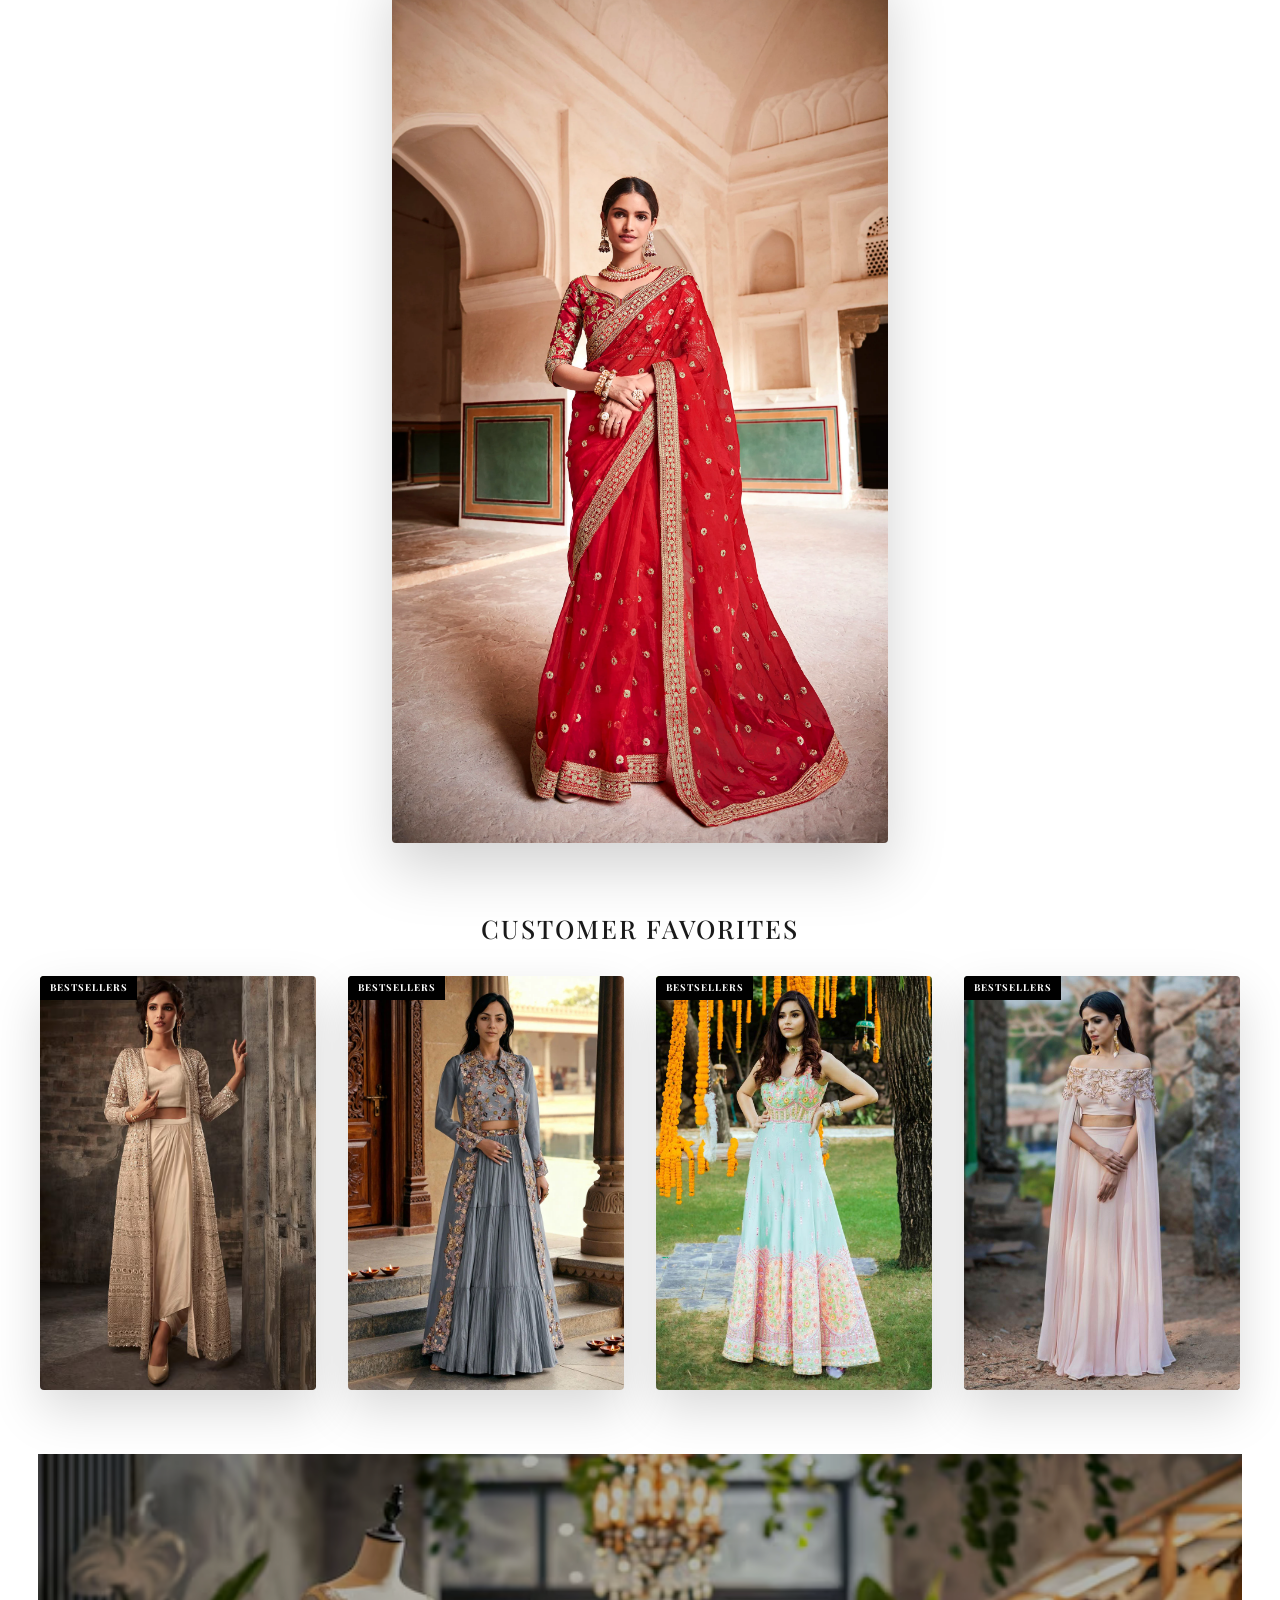
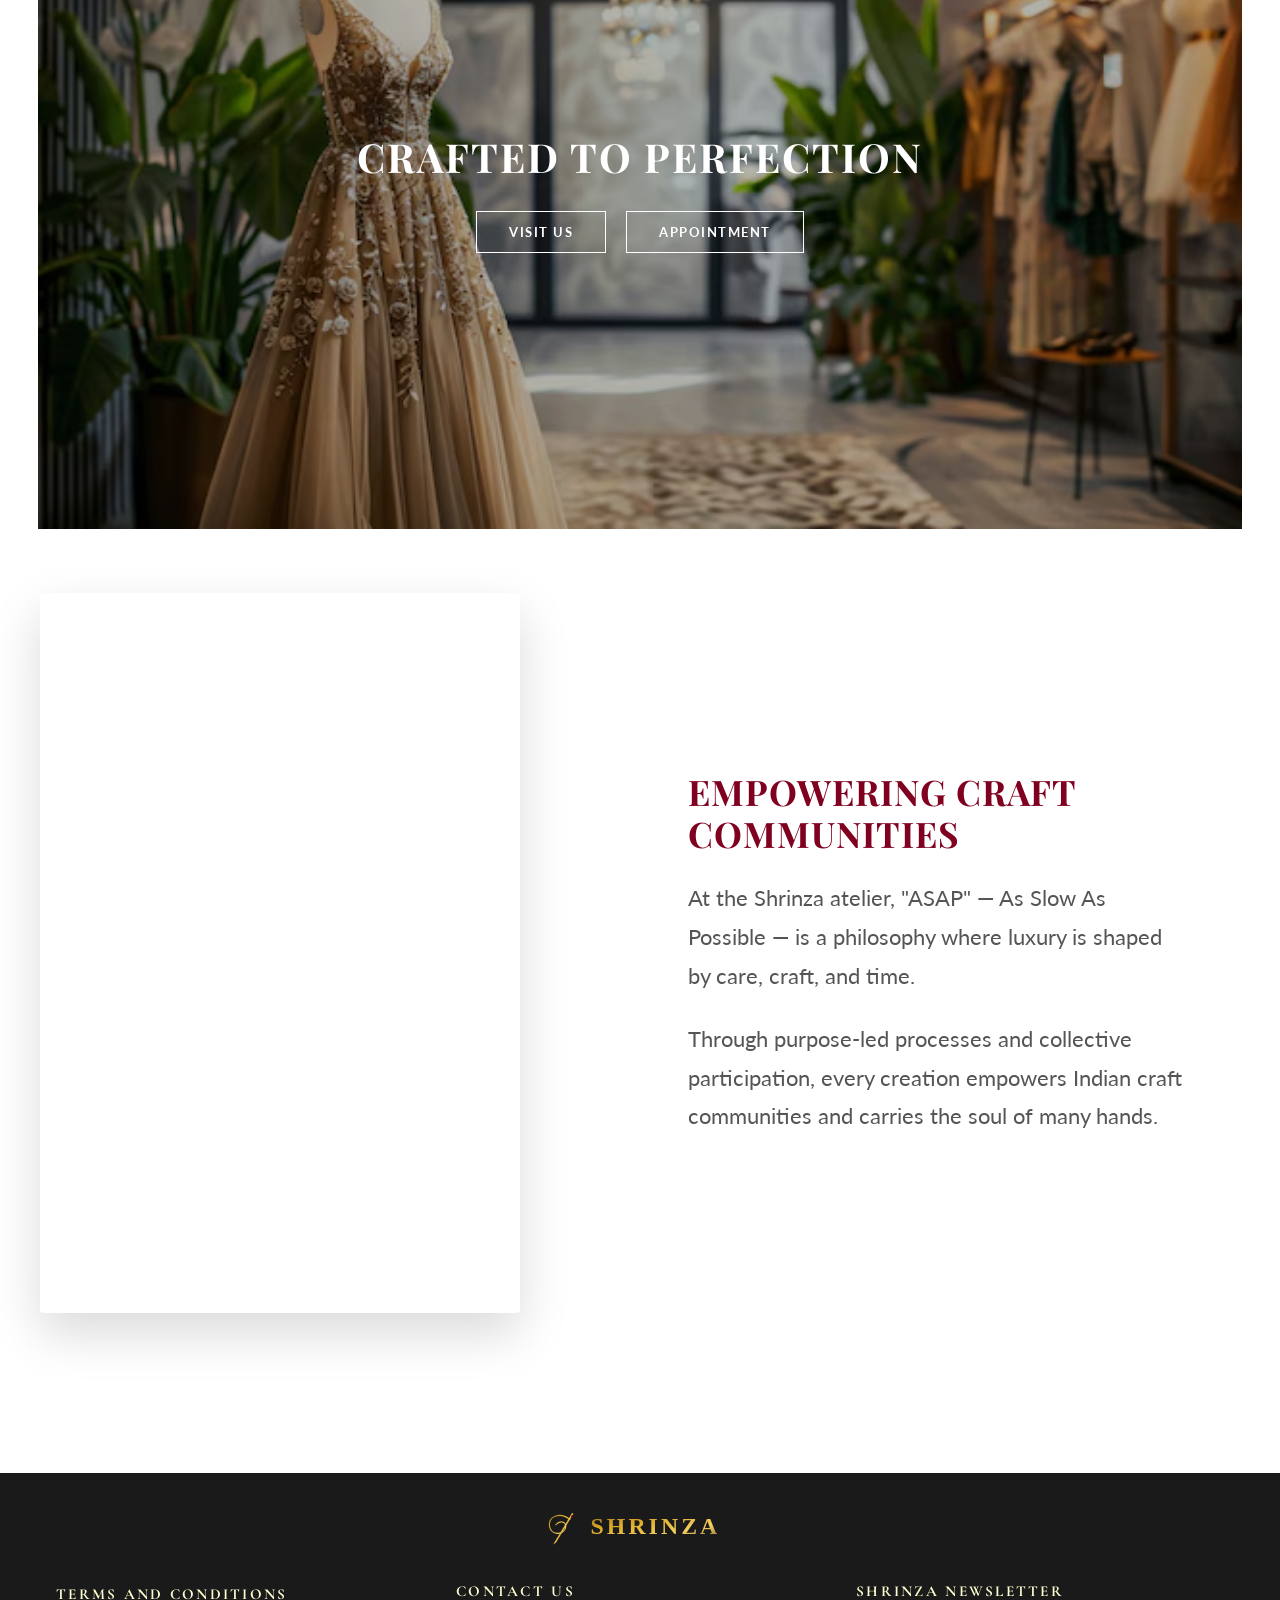
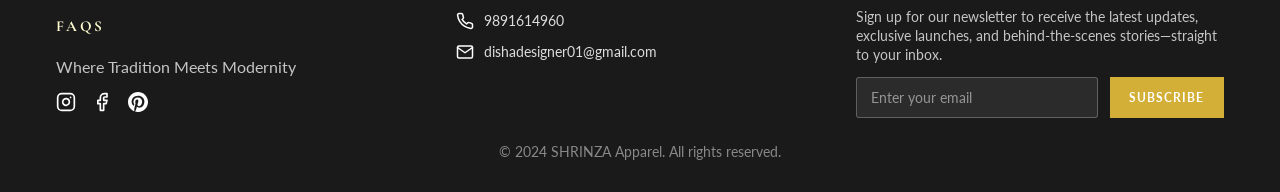
==== commit ffa14320: "changed font and photos" ====
--- a/index.html
+++ b/index.html
@@ -82,7 +82,6 @@
                 <a href="#hero">Home</a>
                 <a href="#categories">SHOP</a>
                 <a href="#bestsellers">Bestseller</a>
-                <a href="#featured">Exclusive Offer</a>
                 <a href="bridal-studio.html">Bridal Studio</a>
                 <a href="discover.html">Discover</a>
                 <a href="#footer">Contact</a>
@@ -152,7 +151,7 @@
             <h1>Elegance Redefined</h1>
             <p>Exclusive Indo-Western & Custom Bridal Dreams</p>
             <div style="margin-top: 2rem;">
-                <a href="#featured" class="cta-text-link cta-text-link-light">Explore</a>
+                <a href="shop-all.html" class="cta-text-link cta-text-link-light">Explore</a>
             </div>
         </div>
     </header>
@@ -204,25 +203,25 @@
                 Customer Favorites</h4>
         </div>
         <div class="bestseller-grid">
-            <div class="bestseller-card">
+            <div id="bestseller-jacket-dhoti" class="bestseller-card">
                 <img src="assets/bestseller-jacket-dhoti.avif" alt="Beige Indo-Western Jacket-Style Dhoti Set"
                     class="bestseller-image">
                 <span class="bestseller-badge">Bestsellers</span>
                 <button class="bestseller-quickview" type="button">Quick View</button>
             </div>
-            <div class="bestseller-card">
+            <div id="bestseller-grey-lehenga" class="bestseller-card">
                 <img src="assets/bestseller-grey-embroidered-jacket-lehenga.webp" alt="Grey Embroidered Jacket Lehenga Set"
                     class="bestseller-image bestseller-crop">
                 <span class="bestseller-badge">Bestsellers</span>
                 <button class="bestseller-quickview" type="button">Quick View</button>
             </div>
-            <div class="bestseller-card">
+            <div id="bestseller-mint-gown" class="bestseller-card">
                 <img src="assets/bestseller-mint-floral-gown.jpeg" alt="Mint Floral Embroidered Gown"
                     class="bestseller-image">
                 <span class="bestseller-badge">Bestsellers</span>
                 <button class="bestseller-quickview" type="button">Quick View</button>
             </div>
-            <div class="bestseller-card">
+            <div id="bestseller-pink-cape" class="bestseller-card">
                 <img src="assets/bestseller-pink-cape-set.jpg" alt="Pink Cape Sleeve Crop Top &amp; Skirt Set"
                     class="bestseller-image">
                 <span class="bestseller-badge">Bestsellers</span>
@@ -680,6 +679,7 @@
 
     <script src="scripts/store.js"></script>
     <script src="scripts/main.js"></script>
+    <script src="scripts/navbar-scroll.js"></script>
 </body>
 
 </html>
--- a/styles/style.css
+++ b/styles/style.css
@@ -177,6 +177,17 @@
     font-weight: 700;
     letter-spacing: 1.5px;
     text-transform: uppercase;
+    position: fixed;
+    top: 0;
+    left: 0;
+    width: 100%;
+    z-index: 1001;
+    transition: transform 0.3s ease;
+}
+
+/* Slides away with the header once the page scrolls, so the navbar can take top:0 */
+body.page-scrolled .announcement-bar {
+    transform: translateY(-100%);
 }
 
 /* --- Navigation --- */
@@ -184,20 +195,22 @@
     display: flex;
     flex-direction: column;
     padding: 0.5rem var(--spacing-md);
-    background-color: transparent;
+    background-color: var(--color-white);
     position: sticky;
     top: 0;
     z-index: 1000;
     box-shadow: 0 2px 10px rgba(0, 0, 0, 0.05);
+    transition: background-color 0.3s ease, box-shadow 0.3s ease, top 0.3s ease;
 }
 
 .hero .navbar {
-    position: absolute;
-    top: 0;
+    position: fixed;
+    top: 2.5rem;
     left: 0;
     width: 100%;
-    z-index: 20;
+    z-index: 1000;
     box-shadow: none;
+    background-color: transparent;
 }
 
 .hero .nav-links a {
@@ -215,6 +228,31 @@
 
 .hero .nav-icon-btn:hover {
     color: var(--color-cream);
+}
+
+/* Header turns solid white with dark text once scrolled — the announcement
+   bar has slid away by this point, so the navbar reclaims top:0. */
+body.page-scrolled .hero .navbar {
+    top: 0;
+    background-color: var(--color-white);
+    box-shadow: 0 2px 10px rgba(0, 0, 0, 0.15);
+}
+
+body.page-scrolled .hero .nav-links a {
+    color: var(--color-text-dark);
+}
+
+body.page-scrolled .hero .nav-links a:hover,
+body.page-scrolled .hero .nav-links a.active-link {
+    color: var(--color-primary);
+}
+
+body.page-scrolled .hero .nav-icon-btn {
+    color: var(--color-text-dark);
+}
+
+body.page-scrolled .hero .nav-icon-btn:hover {
+    color: var(--color-primary);
 }
 
 .navbar-top {
@@ -435,12 +473,12 @@
     font-size: 0.85rem;
     letter-spacing: 1.5px;
     text-transform: uppercase;
-    color: var(--color-white);
+    color: var(--color-text-dark);
 }
 
 .nav-links a:hover,
 .nav-links a.active-link {
-    color: var(--color-cream);
+    color: var(--color-primary);
 }
 
 .nav-actions {
@@ -702,6 +740,24 @@
     background-color: var(--color-primary);
 }
 
+.bestseller-highlight {
+    animation: bestsellerPulse 1.8s ease-out 2;
+}
+
+@keyframes bestsellerPulse {
+    0% {
+        box-shadow: 0 0 0 0 rgba(128, 0, 32, 0.6);
+    }
+
+    70% {
+        box-shadow: 0 0 0 14px rgba(128, 0, 32, 0);
+    }
+
+    100% {
+        box-shadow: 0 0 0 0 rgba(128, 0, 32, 0);
+    }
+}
+
 .showcase-fullbleed {
     width: calc(100vw - 2cm);
     position: relative;
@@ -895,24 +951,6 @@
     box-shadow: 0 25px 60px rgba(0, 0, 0, 0.18);
 }
 
-/* --- Bridal Studio page: transparent navbar sits on a light background, needs dark text --- */
-#bridal-studio-page .nav-links a {
-    color: var(--color-text-dark);
-}
-
-#bridal-studio-page .nav-links a:hover,
-#bridal-studio-page .nav-links a.active-link {
-    color: var(--color-primary);
-}
-
-#bridal-studio-page .nav-icon-btn {
-    color: var(--color-text-dark);
-}
-
-#bridal-studio-page .nav-icon-btn:hover {
-    color: var(--color-primary);
-}
-
 /* --- Footer --- */
 footer {
     background-color: var(--color-text-dark);
@@ -1170,7 +1208,7 @@
     background: none;
     border: none;
     cursor: pointer;
-    color: var(--color-white);
+    color: var(--color-text-dark);
     position: relative;
     padding: 0.25rem;
     display: flex;
@@ -1180,7 +1218,7 @@
 }
 
 .nav-icon-btn:hover {
-    color: var(--color-cream);
+    color: var(--color-primary);
 }
 
 .cart-badge {
